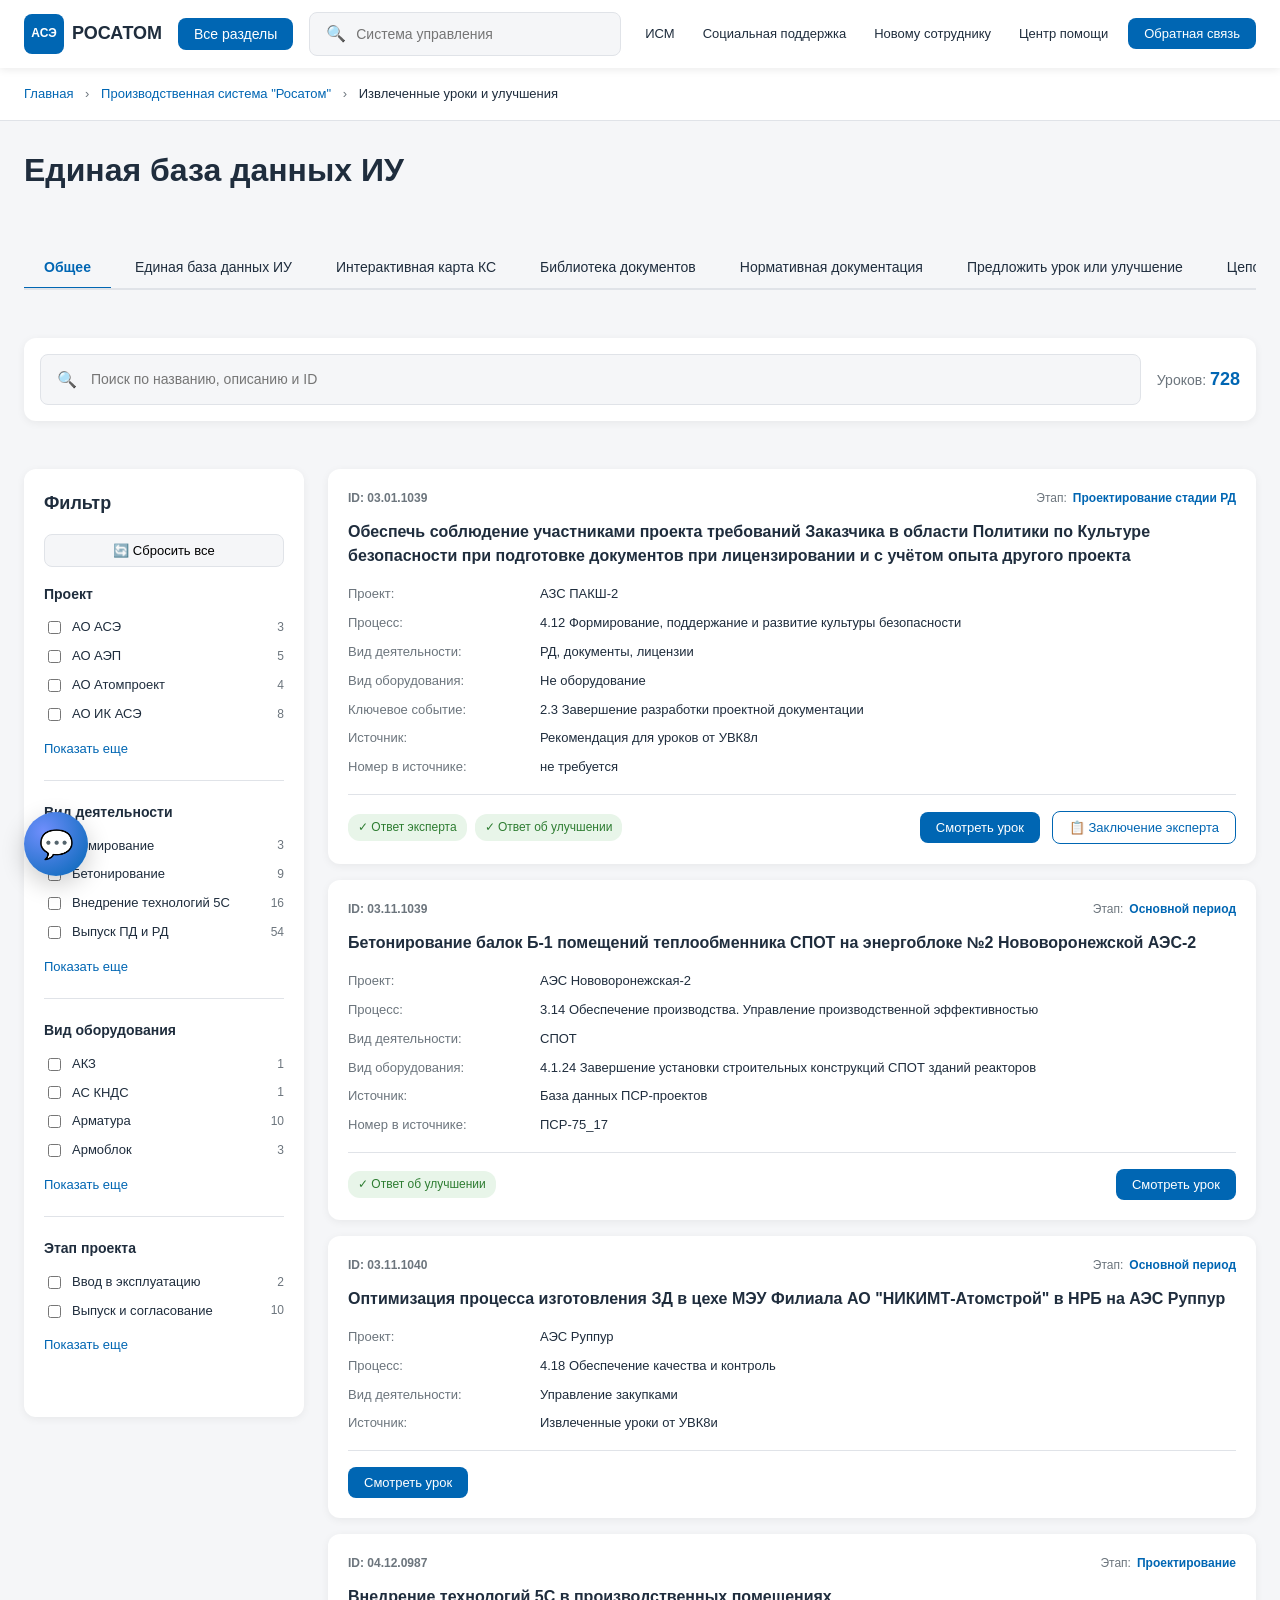
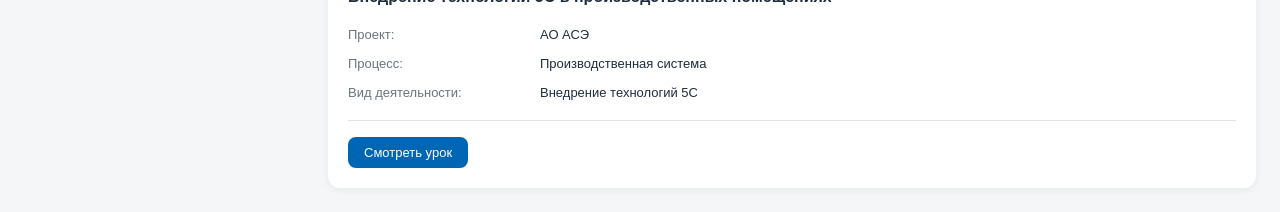
==== frontend/demo.html @ 91d9a017 "front + back" ====
<!DOCTYPE html>
<html lang="ru">
<head>
  <meta charset="UTF-8" />
  <meta name="viewport" content="width=device-width, initial-scale=1.0" />
  <title>Единая база данных ИУ</title>
  <link rel="stylesheet" href="css/demo-styles.css" />
</head>
<body>
  <!-- Header -->
  <header class="main-header">
    <div class="header-left">
      <div class="logo">
        <div class="logo-icon">АСЭ</div>
        <span class="logo-text">РОСАТОМ</span>
      </div>
      <button class="header-btn active">Все разделы</button>
    </div>
    <div class="header-center">
      <div class="search-bar">
        <span class="search-icon">🔍</span>
        <input type="text" placeholder="Система управления" />
      </div>
    </div>
    <div class="header-right">
      <button class="header-link">ИСМ</button>
      <button class="header-link">Социальная поддержка</button>
      <button class="header-link">Новому сотруднику</button>
      <button class="header-link">Центр помощи</button>
      <button class="header-btn-primary">Обратная связь</button>
    </div>
  </header>

  <!-- Breadcrumbs -->
  <div class="breadcrumbs">
    <a href="#">Главная</a>
    <span class="separator">›</span>
    <a href="#">Производственная система "Росатом"</a>
    <span class="separator">›</span>
    <span class="current">Извлеченные уроки и улучшения</span>
  </div>

  <!-- Main Content -->
  <main class="main-content">
    <h1 class="page-title">Единая база данных ИУ</h1>

    <!-- Tabs -->
    <div class="tabs">
      <button class="tab active">Общее</button>
      <button class="tab">Единая база данных ИУ</button>
      <button class="tab">Интерактивная карта КС</button>
      <button class="tab">Библиотека документов</button>
      <button class="tab">Нормативная документация</button>
      <button class="tab">Предложить урок или улучшение</button>
      <button class="tab">Цепочка помощи</button>
    </div>

    <!-- Search and Filter Section -->
    <div class="search-section">
      <div class="search-box">
        <span class="search-icon">🔍</span>
        <input type="text" placeholder="Поиск по названию, описанию и ID" />
      </div>
      <div class="filter-info">
        Уроков: <strong>728</strong>
      </div>
    </div>

    <!-- Filters -->
    <aside class="filters">
      <h3>Фильтр</h3>
      <button class="reset-btn">🔄 Сбросить все</button>

      <div class="filter-group">
        <h4>Проект</h4>
        <label><input type="checkbox" /> АО АСЭ <span class="count">3</span></label>
        <label><input type="checkbox" /> АО АЭП <span class="count">5</span></label>
        <label><input type="checkbox" /> АО Атомпроект <span class="count">4</span></label>
        <label><input type="checkbox" /> АО ИК АСЭ <span class="count">8</span></label>
        <button class="show-more">Показать еще</button>
      </div>

      <div class="filter-group">
        <h4>Вид деятельности</h4>
        <label><input type="checkbox" /> Армирование <span class="count">3</span></label>
        <label><input type="checkbox" /> Бетонирование <span class="count">9</span></label>
        <label><input type="checkbox" /> Внедрение технологий 5С <span class="count">16</span></label>
        <label><input type="checkbox" /> Выпуск ПД и РД <span class="count">54</span></label>
        <button class="show-more">Показать еще</button>
      </div>

      <div class="filter-group">
        <h4>Вид оборудования</h4>
        <label><input type="checkbox" /> АКЗ <span class="count">1</span></label>
        <label><input type="checkbox" /> АС КНДС <span class="count">1</span></label>
        <label><input type="checkbox" /> Арматура <span class="count">10</span></label>
        <label><input type="checkbox" /> Армоблок <span class="count">3</span></label>
        <button class="show-more">Показать еще</button>
      </div>

      <div class="filter-group">
        <h4>Этап проекта</h4>
        <label><input type="checkbox" /> Ввод в эксплуатацию <span class="count">2</span></label>
        <label><input type="checkbox" /> Выпуск и согласование <span class="count">10</span></label>
        <button class="show-more">Показать еще</button>
      </div>
    </aside>

    <!-- Lessons Cards -->
    <div class="lessons-container">
      <!-- Card 1 -->
      <div class="lesson-card">
        <div class="card-header">
          <div class="card-id">ID: 03.01.1039</div>
          <div class="card-status">
            <span class="status-label">Этап:</span>
            <span class="status-value">Проектирование стадии РД</span>
          </div>
        </div>
        <h3 class="card-title">Обеспечь соблюдение участниками проекта требований Заказчика в области Политики по Культуре безопасности при подготовке документов при лицензировании и с учётом опыта другого проекта</h3>
        <div class="card-body">
          <div class="card-row">
            <strong>Проект:</strong>
            <span>АЗС ПАКШ-2</span>
          </div>
          <div class="card-row">
            <strong>Процесс:</strong>
            <span>4.12 Формирование, поддержание и развитие культуры безопасности</span>
          </div>
          <div class="card-row">
            <strong>Вид деятельности:</strong>
            <span>РД, документы, лицензии</span>
          </div>
          <div class="card-row">
            <strong>Вид оборудования:</strong>
            <span>Не оборудование</span>
          </div>
          <div class="card-row">
            <strong>Ключевое событие:</strong>
            <span>2.3 Завершение разработки проектной документации</span>
          </div>
          <div class="card-row">
            <strong>Источник:</strong>
            <span>Рекомендация для уроков от УВК8л</span>
          </div>
          <div class="card-row">
            <strong>Номер в источнике:</strong>
            <span>не требуется</span>
          </div>
        </div>
        <div class="card-footer">
          <div class="card-badges">
            <span class="badge">✓ Ответ эксперта</span>
            <span class="badge">✓ Ответ об улучшении</span>
          </div>
          <button class="card-btn">Смотреть урок</button>
          <button class="card-btn-secondary">📋 Заключение эксперта</button>
        </div>
      </div>

      <!-- Card 2 -->
      <div class="lesson-card">
        <div class="card-header">
          <div class="card-id">ID: 03.11.1039</div>
          <div class="card-status">
            <span class="status-label">Этап:</span>
            <span class="status-value">Основной период</span>
          </div>
        </div>
        <h3 class="card-title">Бетонирование балок Б-1 помещений теплообменника СПОТ на энергоблоке №2 Нововоронежской АЭС-2</h3>
        <div class="card-body">
          <div class="card-row">
            <strong>Проект:</strong>
            <span>АЭС Нововоронежская-2</span>
          </div>
          <div class="card-row">
            <strong>Процесс:</strong>
            <span>3.14 Обеспечение производства. Управление производственной эффективностью</span>
          </div>
          <div class="card-row">
            <strong>Вид деятельности:</strong>
            <span>СПОТ</span>
          </div>
          <div class="card-row">
            <strong>Вид оборудования:</strong>
            <span>4.1.24 Завершение установки строительных конструкций СПОТ зданий реакторов</span>
          </div>
          <div class="card-row">
            <strong>Источник:</strong>
            <span>База данных ПСР-проектов</span>
          </div>
          <div class="card-row">
            <strong>Номер в источнике:</strong>
            <span>ПСР-75_17</span>
          </div>
        </div>
        <div class="card-footer">
          <div class="card-badges">
            <span class="badge">✓ Ответ об улучшении</span>
          </div>
          <button class="card-btn">Смотреть урок</button>
        </div>
      </div>

      <!-- Card 3 -->
      <div class="lesson-card">
        <div class="card-header">
          <div class="card-id">ID: 03.11.1040</div>
          <div class="card-status">
            <span class="status-label">Этап:</span>
            <span class="status-value">Основной период</span>
          </div>
        </div>
        <h3 class="card-title">Оптимизация процесса изготовления ЗД в цехе МЭУ Филиала АО "НИКИМТ-Атомстрой" в НРБ на АЭС Руппур</h3>
        <div class="card-body">
          <div class="card-row">
            <strong>Проект:</strong>
            <span>АЭС Руппур</span>
          </div>
          <div class="card-row">
            <strong>Процесс:</strong>
            <span>4.18 Обеспечение качества и контроль</span>
          </div>
          <div class="card-row">
            <strong>Вид деятельности:</strong>
            <span>Управление закупками</span>
          </div>
          <div class="card-row">
            <strong>Источник:</strong>
            <span>Извлеченные уроки от УВК8и</span>
          </div>
        </div>
        <div class="card-footer">
          <button class="card-btn">Смотреть урок</button>
        </div>
      </div>

      <!-- Card 4 -->
      <div class="lesson-card">
        <div class="card-header">
          <div class="card-id">ID: 04.12.0987</div>
          <div class="card-status">
            <span class="status-label">Этап:</span>
            <span class="status-value">Проектирование</span>
          </div>
        </div>
        <h3 class="card-title">Внедрение технологий 5С в производственных помещениях</h3>
        <div class="card-body">
          <div class="card-row">
            <strong>Проект:</strong>
            <span>АО АСЭ</span>
          </div>
          <div class="card-row">
            <strong>Процесс:</strong>
            <span>Производственная система</span>
          </div>
          <div class="card-row">
            <strong>Вид деятельности:</strong>
            <span>Внедрение технологий 5С</span>
          </div>
        </div>
        <div class="card-footer">
          <button class="card-btn">Смотреть урок</button>
        </div>
      </div>
    </div>
  </main>

  <!-- Chat Widget Button (right bottom corner) -->
  <button class="chat-launcher" id="chatLauncher" aria-label="Открыть чат с ИИ-ассистентом" title="ИИ-ассистент">
    💬
  </button>

  <!-- Chat Widget (from index.html) -->
  <div class="chat-wrapper" id="chatWrapper" aria-live="polite">
    <div class="chat-header">
      <span class="chat-title">ИИ-ассистент</span>
      <div class="chat-actions">
        <button id="expandChat" class="icon-btn" aria-label="Расширить чат" title="Расширить">⤢</button>
        <button id="closeChat" class="icon-btn" aria-label="Закрыть чат" title="Закрыть">×</button>
      </div>
    </div>

    <div class="messages" id="messages"></div>

    <div class="chips" id="chipsBar">
      Хочу предложить:
      <button class="chip">Срыв сроков</button>
      <button class="chip">Бетонирование</button>
      <button class="chip">Технологии 5С</button>
    </div>

    <div class="context-buttons" id="contextButtons">
      <button class="context-btn active" data-type="question" title="Вопрос">Вопрос</button>
      <button class="context-btn" data-type="letter" title="Письмо">Письмо</button>
      <button class="context-btn" data-type="document" title="Документ">Документ</button>
    </div>

    <div class="composer">
      <input id="messageInput" type="text" placeholder="Что вы хотите найти?" />
      <button class="send-btn" id="sendBtn" aria-label="Отправить сообщение">➤</button>
    </div>
  </div>

  <!-- Assistant Overlay -->
  <div class="assistant-overlay" id="assistantOverlay">
    <div class="assistant-container">
      <header class="assistant-header">
        <button class="back-btn" id="assistantBack" aria-label="Вернуться к виджету">←</button>
        <h1>ИИ-ассистент</h1>
        <span class="assistant-date">18.12.2025</span>
      </header>

      <main class="assistant-main">
        <aside class="assistant-sidebar">
          <section class="history-panel">
            <div class="history-title">История</div>
            <div class="history-list" id="lessonHistory"></div>
          </section>
        </aside>

        <section class="assistant-chat">
          <div class="assistant-messages" id="assistantMessages"></div>

          <div class="assistant-chips" id="assistantChips">
            Хочу предложить:
            <button class="chip">Срыв сроков</button>
            <button class="chip">Бетонирование</button>
            <button class="chip">Технологии 5С</button>
          </div>

          <div class="context-buttons" id="assistantContextButtons">
            <button class="context-btn active" data-type="question" title="Вопрос">Вопрос</button>
            <button class="context-btn" data-type="letter" title="Письмо">Письмо</button>
            <button class="context-btn" data-type="document" title="Документ">Документ</button>
          </div>

          <div class="assistant-composer">
            <input type="text" id="assistantInput" placeholder="Что вы хотите найти?" />
            <button class="send-btn" id="assistantSend" aria-label="Отправить сообщение">➤</button>
          </div>
        </section>
      </main>
    </div>
  </div>

  <script src="js/config.js"></script>
  <script src="js/api.js"></script>
  <script src="js/chat-widget.js"></script>
</body>
</html>
---- frontend/css/demo-styles.css ----
/* Import base styles */
@import url('styles.css');

:root {
  --rosatom-blue: #0066b3;
  --rosatom-light-blue: #4d94d1;
  --bg-gray: #f5f6f8;
  --border-gray: #e0e3e8;
  --text-dark: #1f2d3d;
  --text-muted: #6c757d;
}

* {
  box-sizing: border-box;
}

body {
  margin: 0;
  font-family: -apple-system, BlinkMacSystemFont, 'Segoe UI', 'Roboto', 'Oxygen', 'Ubuntu', sans-serif;
  background: var(--bg-gray);
  color: var(--text-dark);
  line-height: 1.6;
}

/* Header */
.main-header {
  background: #fff;
  padding: 12px 24px;
  display: flex;
  align-items: center;
  justify-content: space-between;
  gap: 16px;
  box-shadow: 0 2px 8px rgba(0, 0, 0, 0.08);
  position: sticky;
  top: 0;
  z-index: 100;
}

.header-left {
  display: flex;
  align-items: center;
  gap: 16px;
}

.logo {
  display: flex;
  align-items: center;
  gap: 8px;
}

.logo-icon {
  width: 40px;
  height: 40px;
  background: var(--rosatom-blue);
  color: #fff;
  border-radius: 8px;
  display: flex;
  align-items: center;
  justify-content: center;
  font-weight: bold;
  font-size: 12px;
}

.logo-text {
  font-weight: 700;
  font-size: 18px;
  color: var(--text-dark);
}

.header-btn {
  background: var(--rosatom-blue);
  color: #fff;
  border: none;
  padding: 8px 16px;
  border-radius: 8px;
  cursor: pointer;
  font-size: 14px;
  font-weight: 500;
  transition: background 0.2s;
}

.header-btn:hover {
  background: var(--rosatom-light-blue);
}

.header-center {
  flex: 1;
  max-width: 500px;
}

.search-bar {
  display: flex;
  align-items: center;
  gap: 8px;
  background: var(--bg-gray);
  padding: 8px 16px;
  border-radius: 8px;
  border: 1px solid var(--border-gray);
}

.search-bar input {
  flex: 1;
  border: none;
  background: transparent;
  outline: none;
  font-size: 14px;
}

.search-icon {
  color: var(--text-muted);
}

.header-right {
  display: flex;
  align-items: center;
  gap: 12px;
}

.header-link {
  background: none;
  border: none;
  color: var(--text-dark);
  cursor: pointer;
  font-size: 13px;
  padding: 6px 8px;
  transition: color 0.2s;
}

.header-link:hover {
  color: var(--rosatom-blue);
}

.header-btn-primary {
  background: var(--rosatom-blue);
  color: #fff;
  border: none;
  padding: 8px 16px;
  border-radius: 8px;
  cursor: pointer;
  font-size: 13px;
  font-weight: 500;
}

/* Breadcrumbs */
.breadcrumbs {
  padding: 16px 24px;
  background: #fff;
  font-size: 13px;
  border-bottom: 1px solid var(--border-gray);
}

.breadcrumbs a {
  color: var(--rosatom-blue);
  text-decoration: none;
}

.breadcrumbs a:hover {
  text-decoration: underline;
}

.breadcrumbs .separator {
  margin: 0 8px;
  color: var(--text-muted);
}

.breadcrumbs .current {
  color: var(--text-dark);
}

/* Main Content */
.main-content {
  max-width: 1400px;
  margin: 0 auto;
  padding: 24px;
}

.page-title {
  font-size: 32px;
  font-weight: 700;
  margin: 0 0 24px 0;
  color: var(--text-dark);
}

/* Tabs */
.tabs {
  display: flex;
  gap: 4px;
  margin-bottom: 24px;
  overflow-x: auto;
  border-bottom: 2px solid var(--border-gray);
  padding-bottom: 0;
}

.tab {
  background: transparent;
  border: none;
  padding: 12px 20px;
  cursor: pointer;
  font-size: 14px;
  color: var(--text-dark);
  white-space: nowrap;
  border-bottom: 3px solid transparent;
  transition: all 0.2s;
  position: relative;
  bottom: -2px;
}

.tab:hover {
  color: var(--rosatom-blue);
}

.tab.active {
  color: var(--rosatom-blue);
  border-bottom-color: var(--rosatom-blue);
  font-weight: 600;
}

/* Search Section */
.search-section {
  display: flex;
  gap: 16px;
  align-items: center;
  margin-bottom: 24px;
  background: #fff;
  padding: 16px;
  border-radius: 12px;
  box-shadow: 0 2px 8px rgba(0, 0, 0, 0.06);
}

.search-box {
  flex: 1;
  display: flex;
  align-items: center;
  gap: 12px;
  background: var(--bg-gray);
  padding: 12px 16px;
  border-radius: 8px;
  border: 1px solid var(--border-gray);
}

.search-box input {
  flex: 1;
  border: none;
  background: transparent;
  outline: none;
  font-size: 14px;
}

.filter-info {
  font-size: 14px;
  color: var(--text-muted);
}

.filter-info strong {
  color: var(--rosatom-blue);
  font-size: 18px;
}

/* Layout with Filters */
.main-content {
  display: grid;
  grid-template-columns: 280px 1fr;
  gap: 24px;
  align-items: start;
}

.page-title,
.tabs,
.search-section {
  grid-column: 1 / -1;
}

/* Filters */
.filters {
  background: #fff;
  padding: 20px;
  border-radius: 12px;
  box-shadow: 0 2px 8px rgba(0, 0, 0, 0.06);
  position: sticky;
  top: 80px;
}

.filters h3 {
  margin: 0 0 16px 0;
  font-size: 18px;
  font-weight: 700;
}

.reset-btn {
  background: var(--bg-gray);
  border: 1px solid var(--border-gray);
  padding: 8px 12px;
  border-radius: 8px;
  cursor: pointer;
  font-size: 13px;
  width: 100%;
  margin-bottom: 16px;
  display: flex;
  align-items: center;
  justify-content: center;
  gap: 6px;
}

.reset-btn:hover {
  background: #e8eaed;
}

.filter-group {
  margin-bottom: 20px;
  padding-bottom: 20px;
  border-bottom: 1px solid var(--border-gray);
}

.filter-group:last-child {
  border-bottom: none;
}

.filter-group h4 {
  margin: 0 0 12px 0;
  font-size: 14px;
  font-weight: 600;
  color: var(--text-dark);
}

.filter-group label {
  display: flex;
  align-items: center;
  gap: 8px;
  margin-bottom: 8px;
  font-size: 13px;
  cursor: pointer;
}

.filter-group input[type="checkbox"] {
  cursor: pointer;
}

.filter-group .count {
  margin-left: auto;
  color: var(--text-muted);
  font-size: 12px;
}

.show-more {
  background: none;
  border: none;
  color: var(--rosatom-blue);
  cursor: pointer;
  font-size: 13px;
  padding: 4px 0;
  margin-top: 4px;
}

.show-more:hover {
  text-decoration: underline;
}

/* Lessons Container */
.lessons-container {
  display: flex;
  flex-direction: column;
  gap: 16px;
}

/* Lesson Card */
.lesson-card {
  background: #fff;
  border-radius: 12px;
  padding: 20px;
  box-shadow: 0 2px 8px rgba(0, 0, 0, 0.06);
  transition: box-shadow 0.2s;
}

.lesson-card:hover {
  box-shadow: 0 4px 16px rgba(0, 0, 0, 0.12);
}

.card-header {
  display: flex;
  justify-content: space-between;
  align-items: center;
  margin-bottom: 12px;
}

.card-id {
  font-size: 12px;
  color: var(--text-muted);
  font-weight: 600;
}

.card-status {
  display: flex;
  gap: 6px;
  font-size: 12px;
}

.status-label {
  color: var(--text-muted);
}

.status-value {
  color: var(--rosatom-blue);
  font-weight: 600;
}

.card-title {
  font-size: 16px;
  font-weight: 600;
  margin: 0 0 16px 0;
  color: var(--text-dark);
  line-height: 1.5;
}

.card-body {
  display: flex;
  flex-direction: column;
  gap: 8px;
  margin-bottom: 16px;
}

.card-row {
  display: grid;
  grid-template-columns: 180px 1fr;
  gap: 12px;
  font-size: 13px;
}

.card-row strong {
  color: var(--text-muted);
  font-weight: 500;
}

.card-row span {
  color: var(--text-dark);
}

.card-footer {
  display: flex;
  align-items: center;
  gap: 12px;
  flex-wrap: wrap;
  padding-top: 16px;
  border-top: 1px solid var(--border-gray);
}

.card-badges {
  display: flex;
  gap: 8px;
  flex: 1;
  flex-wrap: wrap;
}

.badge {
  background: #e8f5e9;
  color: #2e7d32;
  padding: 4px 10px;
  border-radius: 12px;
  font-size: 12px;
  font-weight: 500;
}

.card-btn {
  background: var(--rosatom-blue);
  color: #fff;
  border: none;
  padding: 8px 16px;
  border-radius: 8px;
  cursor: pointer;
  font-size: 13px;
  font-weight: 500;
  transition: background 0.2s;
}

.card-btn:hover {
  background: var(--rosatom-light-blue);
}

.card-btn-secondary {
  background: #fff;
  color: var(--rosatom-blue);
  border: 1px solid var(--rosatom-blue);
  padding: 8px 16px;
  border-radius: 8px;
  cursor: pointer;
  font-size: 13px;
  font-weight: 500;
  transition: all 0.2s;
}

.card-btn-secondary:hover {
  background: var(--bg-gray);
}

/* Chat Button - MOVED TO RIGHT */
.chat-launcher {
  position: fixed;
  bottom: 24px;
  right: 24px; /* Changed from left to right */
  width: 64px;
  height: 64px;
  border-radius: 50%;
  background: radial-gradient(circle at 30% 30%, #6f8efc, var(--primary));
  box-shadow: 0 8px 24px rgba(0, 0, 0, 0.2);
  border: none;
  color: #fff;
  font-size: 28px;
  display: grid;
  place-items: center;
  cursor: pointer;
  z-index: 1000;
  transition: transform 0.2s ease, box-shadow 0.2s ease;
}

.chat-launcher:hover {
  transform: translateY(-4px) scale(1.05);
  box-shadow: 0 12px 32px rgba(0, 0, 0, 0.25);
}

.chat-launcher:active {
  transform: translateY(-2px) scale(1.02);
}

/* Chat Widget - Position adjusted for right side */
.chat-wrapper {
  position: fixed;
  bottom: 100px;
  right: 16px; /* Changed from left to right */
  width: min(420px, 94vw);
  max-height: 70vh;
}

/* Responsive */
@media (max-width: 1200px) {
  .main-content {
    grid-template-columns: 240px 1fr;
  }
  
  .card-row {
    grid-template-columns: 140px 1fr;
  }
}

@media (max-width: 968px) {
  .main-content {
    grid-template-columns: 1fr;
  }
  
  .filters {
    position: static;
  }
  
  .header-right {
    display: none;
  }
  
  .card-row {
    grid-template-columns: 1fr;
    gap: 4px;
  }
}

@media (max-width: 640px) {
  .main-header {
    padding: 12px 16px;
    flex-wrap: wrap;
  }
  
  .header-center {
    order: 3;
    width: 100%;
    max-width: 100%;
  }
  
  .page-title {
    font-size: 24px;
  }
  
  .tabs {
    overflow-x: scroll;
  }
  
  .search-section {
    flex-direction: column;
    align-items: stretch;
  }
  
  .card-footer {
    flex-direction: column;
    align-items: stretch;
  }
  
  .card-btn,
  .card-btn-secondary {
    width: 100%;
  }
}
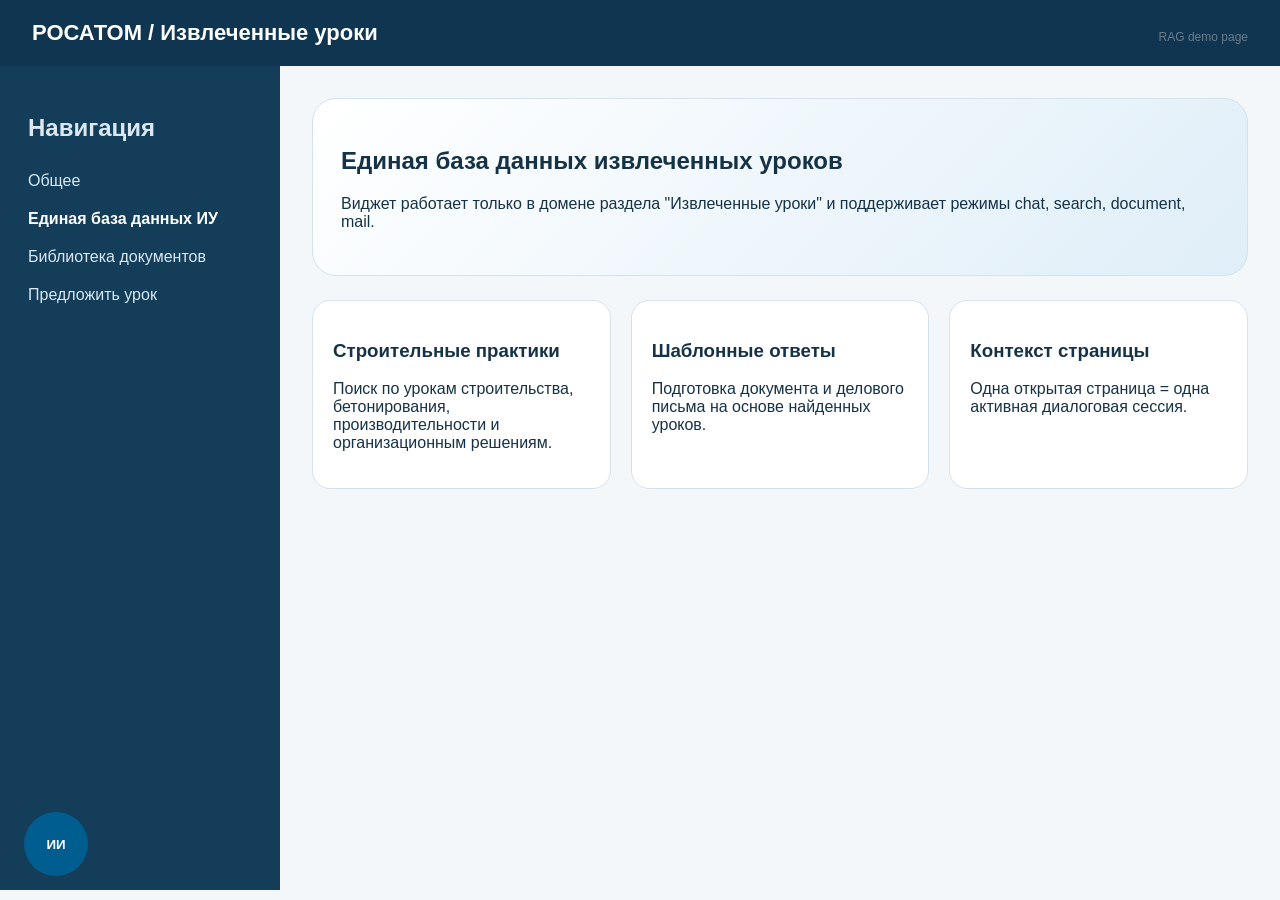
==== commit 5ebe6e7c: "feat: new frontend structure" ====
--- a/frontend/demo.html
+++ b/frontend/demo.html
@@ -3,344 +3,92 @@
 <head>
   <meta charset="UTF-8" />
   <meta name="viewport" content="width=device-width, initial-scale=1.0" />
-  <title>Единая база данных ИУ</title>
+  <title>Портал извлеченных уроков</title>
   <link rel="stylesheet" href="css/demo-styles.css" />
+  <link rel="stylesheet" href="css/styles.css" />
 </head>
 <body>
-  <!-- Header -->
-  <header class="main-header">
-    <div class="header-left">
-      <div class="logo">
-        <div class="logo-icon">АСЭ</div>
-        <span class="logo-text">РОСАТОМ</span>
+  <header class="portal-header">
+    <div class="brand">РОСАТОМ / Извлеченные уроки</div>
+    <div class="meta">RAG demo page</div>
+  </header>
+
+  <main class="portal-main">
+    <aside class="portal-sidebar">
+      <h2>Навигация</h2>
+      <ul>
+        <li>Общее</li>
+        <li class="active">Единая база данных ИУ</li>
+        <li>Библиотека документов</li>
+        <li>Предложить урок</li>
+      </ul>
+    </aside>
+
+    <section class="portal-content">
+      <div class="hero">
+        <h1>Единая база данных извлеченных уроков</h1>
+        <p>Виджет работает только в домене раздела "Извлеченные уроки" и поддерживает режимы chat, search, document, mail.</p>
       </div>
-      <button class="header-btn active">Все разделы</button>
-    </div>
-    <div class="header-center">
-      <div class="search-bar">
-        <span class="search-icon">🔍</span>
-        <input type="text" placeholder="Система управления" />
+      <div class="cards">
+        <article class="card">
+          <h3>Строительные практики</h3>
+          <p>Поиск по урокам строительства, бетонирования, производительности и организационным решениям.</p>
+        </article>
+        <article class="card">
+          <h3>Шаблонные ответы</h3>
+          <p>Подготовка документа и делового письма на основе найденных уроков.</p>
+        </article>
+        <article class="card">
+          <h3>Контекст страницы</h3>
+          <p>Одна открытая страница = одна активная диалоговая сессия.</p>
+        </article>
+      </div>
+    </section>
+  </main>
+
+  <button class="chat-launcher" id="chatLauncher" aria-label="Открыть ассистента">ИИ</button>
+
+  <div class="chat-wrapper" id="chatWrapper">
+    <div class="chat-header">
+      <span>Ассистент по извлеченным урокам</span>
+      <div class="chat-actions">
+        <button id="expandChat" class="icon-btn" title="Расширить">⤢</button>
+        <button id="closeChat" class="icon-btn" title="Закрыть">×</button>
       </div>
     </div>
-    <div class="header-right">
-      <button class="header-link">ИСМ</button>
-      <button class="header-link">Социальная поддержка</button>
-      <button class="header-link">Новому сотруднику</button>
-      <button class="header-link">Центр помощи</button>
-      <button class="header-btn-primary">Обратная связь</button>
+    <div class="messages" id="messages"></div>
+    <div class="mode-bar" id="modeBar">
+      <button class="mode-btn active" data-mode="chat">chat</button>
+      <button class="mode-btn" data-mode="search">search</button>
+      <button class="mode-btn" data-mode="document">document</button>
+      <button class="mode-btn" data-mode="mail">mail</button>
     </div>
-  </header>
-
-  <!-- Breadcrumbs -->
-  <div class="breadcrumbs">
-    <a href="#">Главная</a>
-    <span class="separator">›</span>
-    <a href="#">Производственная система "Росатом"</a>
-    <span class="separator">›</span>
-    <span class="current">Извлеченные уроки и улучшения</span>
-  </div>
-
-  <!-- Main Content -->
-  <main class="main-content">
-    <h1 class="page-title">Единая база данных ИУ</h1>
-
-    <!-- Tabs -->
-    <div class="tabs">
-      <button class="tab active">Общее</button>
-      <button class="tab">Единая база данных ИУ</button>
-      <button class="tab">Интерактивная карта КС</button>
-      <button class="tab">Библиотека документов</button>
-      <button class="tab">Нормативная документация</button>
-      <button class="tab">Предложить урок или улучшение</button>
-      <button class="tab">Цепочка помощи</button>
-    </div>
-
-    <!-- Search and Filter Section -->
-    <div class="search-section">
-      <div class="search-box">
-        <span class="search-icon">🔍</span>
-        <input type="text" placeholder="Поиск по названию, описанию и ID" />
-      </div>
-      <div class="filter-info">
-        Уроков: <strong>728</strong>
-      </div>
-    </div>
-
-    <!-- Filters -->
-    <aside class="filters">
-      <h3>Фильтр</h3>
-      <button class="reset-btn">🔄 Сбросить все</button>
-
-      <div class="filter-group">
-        <h4>Проект</h4>
-        <label><input type="checkbox" /> АО АСЭ <span class="count">3</span></label>
-        <label><input type="checkbox" /> АО АЭП <span class="count">5</span></label>
-        <label><input type="checkbox" /> АО Атомпроект <span class="count">4</span></label>
-        <label><input type="checkbox" /> АО ИК АСЭ <span class="count">8</span></label>
-        <button class="show-more">Показать еще</button>
-      </div>
-
-      <div class="filter-group">
-        <h4>Вид деятельности</h4>
-        <label><input type="checkbox" /> Армирование <span class="count">3</span></label>
-        <label><input type="checkbox" /> Бетонирование <span class="count">9</span></label>
-        <label><input type="checkbox" /> Внедрение технологий 5С <span class="count">16</span></label>
-        <label><input type="checkbox" /> Выпуск ПД и РД <span class="count">54</span></label>
-        <button class="show-more">Показать еще</button>
-      </div>
-
-      <div class="filter-group">
-        <h4>Вид оборудования</h4>
-        <label><input type="checkbox" /> АКЗ <span class="count">1</span></label>
-        <label><input type="checkbox" /> АС КНДС <span class="count">1</span></label>
-        <label><input type="checkbox" /> Арматура <span class="count">10</span></label>
-        <label><input type="checkbox" /> Армоблок <span class="count">3</span></label>
-        <button class="show-more">Показать еще</button>
-      </div>
-
-      <div class="filter-group">
-        <h4>Этап проекта</h4>
-        <label><input type="checkbox" /> Ввод в эксплуатацию <span class="count">2</span></label>
-        <label><input type="checkbox" /> Выпуск и согласование <span class="count">10</span></label>
-        <button class="show-more">Показать еще</button>
-      </div>
-    </aside>
-
-    <!-- Lessons Cards -->
-    <div class="lessons-container">
-      <!-- Card 1 -->
-      <div class="lesson-card">
-        <div class="card-header">
-          <div class="card-id">ID: 03.01.1039</div>
-          <div class="card-status">
-            <span class="status-label">Этап:</span>
-            <span class="status-value">Проектирование стадии РД</span>
-          </div>
-        </div>
-        <h3 class="card-title">Обеспечь соблюдение участниками проекта требований Заказчика в области Политики по Культуре безопасности при подготовке документов при лицензировании и с учётом опыта другого проекта</h3>
-        <div class="card-body">
-          <div class="card-row">
-            <strong>Проект:</strong>
-            <span>АЗС ПАКШ-2</span>
-          </div>
-          <div class="card-row">
-            <strong>Процесс:</strong>
-            <span>4.12 Формирование, поддержание и развитие культуры безопасности</span>
-          </div>
-          <div class="card-row">
-            <strong>Вид деятельности:</strong>
-            <span>РД, документы, лицензии</span>
-          </div>
-          <div class="card-row">
-            <strong>Вид оборудования:</strong>
-            <span>Не оборудование</span>
-          </div>
-          <div class="card-row">
-            <strong>Ключевое событие:</strong>
-            <span>2.3 Завершение разработки проектной документации</span>
-          </div>
-          <div class="card-row">
-            <strong>Источник:</strong>
-            <span>Рекомендация для уроков от УВК8л</span>
-          </div>
-          <div class="card-row">
-            <strong>Номер в источнике:</strong>
-            <span>не требуется</span>
-          </div>
-        </div>
-        <div class="card-footer">
-          <div class="card-badges">
-            <span class="badge">✓ Ответ эксперта</span>
-            <span class="badge">✓ Ответ об улучшении</span>
-          </div>
-          <button class="card-btn">Смотреть урок</button>
-          <button class="card-btn-secondary">📋 Заключение эксперта</button>
-        </div>
-      </div>
-
-      <!-- Card 2 -->
-      <div class="lesson-card">
-        <div class="card-header">
-          <div class="card-id">ID: 03.11.1039</div>
-          <div class="card-status">
-            <span class="status-label">Этап:</span>
-            <span class="status-value">Основной период</span>
-          </div>
-        </div>
-        <h3 class="card-title">Бетонирование балок Б-1 помещений теплообменника СПОТ на энергоблоке №2 Нововоронежской АЭС-2</h3>
-        <div class="card-body">
-          <div class="card-row">
-            <strong>Проект:</strong>
-            <span>АЭС Нововоронежская-2</span>
-          </div>
-          <div class="card-row">
-            <strong>Процесс:</strong>
-            <span>3.14 Обеспечение производства. Управление производственной эффективностью</span>
-          </div>
-          <div class="card-row">
-            <strong>Вид деятельности:</strong>
-            <span>СПОТ</span>
-          </div>
-          <div class="card-row">
-            <strong>Вид оборудования:</strong>
-            <span>4.1.24 Завершение установки строительных конструкций СПОТ зданий реакторов</span>
-          </div>
-          <div class="card-row">
-            <strong>Источник:</strong>
-            <span>База данных ПСР-проектов</span>
-          </div>
-          <div class="card-row">
-            <strong>Номер в источнике:</strong>
-            <span>ПСР-75_17</span>
-          </div>
-        </div>
-        <div class="card-footer">
-          <div class="card-badges">
-            <span class="badge">✓ Ответ об улучшении</span>
-          </div>
-          <button class="card-btn">Смотреть урок</button>
-        </div>
-      </div>
-
-      <!-- Card 3 -->
-      <div class="lesson-card">
-        <div class="card-header">
-          <div class="card-id">ID: 03.11.1040</div>
-          <div class="card-status">
-            <span class="status-label">Этап:</span>
-            <span class="status-value">Основной период</span>
-          </div>
-        </div>
-        <h3 class="card-title">Оптимизация процесса изготовления ЗД в цехе МЭУ Филиала АО "НИКИМТ-Атомстрой" в НРБ на АЭС Руппур</h3>
-        <div class="card-body">
-          <div class="card-row">
-            <strong>Проект:</strong>
-            <span>АЭС Руппур</span>
-          </div>
-          <div class="card-row">
-            <strong>Процесс:</strong>
-            <span>4.18 Обеспечение качества и контроль</span>
-          </div>
-          <div class="card-row">
-            <strong>Вид деятельности:</strong>
-            <span>Управление закупками</span>
-          </div>
-          <div class="card-row">
-            <strong>Источник:</strong>
-            <span>Извлеченные уроки от УВК8и</span>
-          </div>
-        </div>
-        <div class="card-footer">
-          <button class="card-btn">Смотреть урок</button>
-        </div>
-      </div>
-
-      <!-- Card 4 -->
-      <div class="lesson-card">
-        <div class="card-header">
-          <div class="card-id">ID: 04.12.0987</div>
-          <div class="card-status">
-            <span class="status-label">Этап:</span>
-            <span class="status-value">Проектирование</span>
-          </div>
-        </div>
-        <h3 class="card-title">Внедрение технологий 5С в производственных помещениях</h3>
-        <div class="card-body">
-          <div class="card-row">
-            <strong>Проект:</strong>
-            <span>АО АСЭ</span>
-          </div>
-          <div class="card-row">
-            <strong>Процесс:</strong>
-            <span>Производственная система</span>
-          </div>
-          <div class="card-row">
-            <strong>Вид деятельности:</strong>
-            <span>Внедрение технологий 5С</span>
-          </div>
-        </div>
-        <div class="card-footer">
-          <button class="card-btn">Смотреть урок</button>
-        </div>
-      </div>
-    </div>
-  </main>
-
-  <!-- Chat Widget Button (right bottom corner) -->
-  <button class="chat-launcher" id="chatLauncher" aria-label="Открыть чат с ИИ-ассистентом" title="ИИ-ассистент">
-    💬
-  </button>
-
-  <!-- Chat Widget (from index.html) -->
-  <div class="chat-wrapper" id="chatWrapper" aria-live="polite">
-    <div class="chat-header">
-      <span class="chat-title">ИИ-ассистент</span>
-      <div class="chat-actions">
-        <button id="expandChat" class="icon-btn" aria-label="Расширить чат" title="Расширить">⤢</button>
-        <button id="closeChat" class="icon-btn" aria-label="Закрыть чат" title="Закрыть">×</button>
-      </div>
-    </div>
-
-    <div class="messages" id="messages"></div>
-
-    <div class="chips" id="chipsBar">
-      Хочу предложить:
-      <button class="chip">Срыв сроков</button>
-      <button class="chip">Бетонирование</button>
-      <button class="chip">Технологии 5С</button>
-    </div>
-
-    <div class="context-buttons" id="contextButtons">
-      <button class="context-btn active" data-type="question" title="Вопрос">Вопрос</button>
-      <button class="context-btn" data-type="letter" title="Письмо">Письмо</button>
-      <button class="context-btn" data-type="document" title="Документ">Документ</button>
-    </div>
-
     <div class="composer">
-      <input id="messageInput" type="text" placeholder="Что вы хотите найти?" />
-      <button class="send-btn" id="sendBtn" aria-label="Отправить сообщение">➤</button>
+      <input id="messageInput" type="text" placeholder="Сформулируйте запрос по урокам" />
+      <button id="sendBtn" class="send-btn">➤</button>
     </div>
   </div>
 
-  <!-- Assistant Overlay -->
   <div class="assistant-overlay" id="assistantOverlay">
-    <div class="assistant-container">
+    <div class="assistant-shell">
       <header class="assistant-header">
-        <button class="back-btn" id="assistantBack" aria-label="Вернуться к виджету">←</button>
-        <h1>ИИ-ассистент</h1>
-        <span class="assistant-date">18.12.2025</span>
+        <button id="assistantBack" class="icon-btn">←</button>
+        <h1>Ассистент раздела "Извлеченные уроки"</h1>
+        <span id="sessionBadge"></span>
       </header>
-
-      <main class="assistant-main">
-        <aside class="assistant-sidebar">
-          <section class="history-panel">
-            <div class="history-title">История</div>
-            <div class="history-list" id="lessonHistory"></div>
-          </section>
-        </aside>
-
-        <section class="assistant-chat">
-          <div class="assistant-messages" id="assistantMessages"></div>
-
-          <div class="assistant-chips" id="assistantChips">
-            Хочу предложить:
-            <button class="chip">Срыв сроков</button>
-            <button class="chip">Бетонирование</button>
-            <button class="chip">Технологии 5С</button>
-          </div>
-
-          <div class="context-buttons" id="assistantContextButtons">
-            <button class="context-btn active" data-type="question" title="Вопрос">Вопрос</button>
-            <button class="context-btn" data-type="letter" title="Письмо">Письмо</button>
-            <button class="context-btn" data-type="document" title="Документ">Документ</button>
-          </div>
-
-          <div class="assistant-composer">
-            <input type="text" id="assistantInput" placeholder="Что вы хотите найти?" />
-            <button class="send-btn" id="assistantSend" aria-label="Отправить сообщение">➤</button>
-          </div>
-        </section>
-      </main>
+      <section class="assistant-main">
+        <div class="assistant-messages" id="assistantMessages"></div>
+        <div class="mode-bar wide" id="assistantModeBar">
+          <button class="mode-btn active" data-mode="chat">chat</button>
+          <button class="mode-btn" data-mode="search">search</button>
+          <button class="mode-btn" data-mode="document">document</button>
+          <button class="mode-btn" data-mode="mail">mail</button>
+        </div>
+        <div class="composer">
+          <input id="assistantInput" type="text" placeholder="Сформулируйте запрос по урокам" />
+          <button id="assistantSend" class="send-btn">➤</button>
+        </div>
+      </section>
     </div>
   </div>
 
--- a/frontend/css/demo-styles.css
+++ b/frontend/css/demo-styles.css
@@ -1,596 +1,68 @@
-/* Import base styles */
-@import url('styles.css');
-
-:root {
-  --rosatom-blue: #0066b3;
-  --rosatom-light-blue: #4d94d1;
-  --bg-gray: #f5f6f8;
-  --border-gray: #e0e3e8;
-  --text-dark: #1f2d3d;
-  --text-muted: #6c757d;
+body {
+  background: #edf3f7;
 }
 
-* {
-  box-sizing: border-box;
+.portal-header {
+  display: flex;
+  justify-content: space-between;
+  align-items: center;
+  padding: 20px 32px;
+  background: #0f3550;
+  color: #fff;
 }
 
-body {
-  margin: 0;
-  font-family: -apple-system, BlinkMacSystemFont, 'Segoe UI', 'Roboto', 'Oxygen', 'Ubuntu', sans-serif;
-  background: var(--bg-gray);
-  color: var(--text-dark);
-  line-height: 1.6;
-}
-
-/* Header */
-.main-header {
-  background: #fff;
-  padding: 12px 24px;
-  display: flex;
-  align-items: center;
-  justify-content: space-between;
-  gap: 16px;
-  box-shadow: 0 2px 8px rgba(0, 0, 0, 0.08);
-  position: sticky;
-  top: 0;
-  z-index: 100;
-}
-
-.header-left {
-  display: flex;
-  align-items: center;
-  gap: 16px;
-}
-
-.logo {
-  display: flex;
-  align-items: center;
-  gap: 8px;
-}
-
-.logo-icon {
-  width: 40px;
-  height: 40px;
-  background: var(--rosatom-blue);
-  color: #fff;
-  border-radius: 8px;
-  display: flex;
-  align-items: center;
-  justify-content: center;
-  font-weight: bold;
-  font-size: 12px;
-}
-
-.logo-text {
-  font-weight: 700;
-  font-size: 18px;
-  color: var(--text-dark);
-}
-
-.header-btn {
-  background: var(--rosatom-blue);
-  color: #fff;
-  border: none;
-  padding: 8px 16px;
-  border-radius: 8px;
-  cursor: pointer;
-  font-size: 14px;
-  font-weight: 500;
-  transition: background 0.2s;
-}
-
-.header-btn:hover {
-  background: var(--rosatom-light-blue);
-}
-
-.header-center {
-  flex: 1;
-  max-width: 500px;
-}
-
-.search-bar {
-  display: flex;
-  align-items: center;
-  gap: 8px;
-  background: var(--bg-gray);
-  padding: 8px 16px;
-  border-radius: 8px;
-  border: 1px solid var(--border-gray);
-}
-
-.search-bar input {
-  flex: 1;
-  border: none;
-  background: transparent;
-  outline: none;
-  font-size: 14px;
-}
-
-.search-icon {
-  color: var(--text-muted);
-}
-
-.header-right {
-  display: flex;
-  align-items: center;
-  gap: 12px;
-}
-
-.header-link {
-  background: none;
-  border: none;
-  color: var(--text-dark);
-  cursor: pointer;
-  font-size: 13px;
-  padding: 6px 8px;
-  transition: color 0.2s;
-}
-
-.header-link:hover {
-  color: var(--rosatom-blue);
-}
-
-.header-btn-primary {
-  background: var(--rosatom-blue);
-  color: #fff;
-  border: none;
-  padding: 8px 16px;
-  border-radius: 8px;
-  cursor: pointer;
-  font-size: 13px;
-  font-weight: 500;
-}
-
-/* Breadcrumbs */
-.breadcrumbs {
-  padding: 16px 24px;
-  background: #fff;
-  font-size: 13px;
-  border-bottom: 1px solid var(--border-gray);
-}
-
-.breadcrumbs a {
-  color: var(--rosatom-blue);
-  text-decoration: none;
-}
-
-.breadcrumbs a:hover {
-  text-decoration: underline;
-}
-
-.breadcrumbs .separator {
-  margin: 0 8px;
-  color: var(--text-muted);
-}
-
-.breadcrumbs .current {
-  color: var(--text-dark);
-}
-
-/* Main Content */
-.main-content {
-  max-width: 1400px;
-  margin: 0 auto;
-  padding: 24px;
-}
-
-.page-title {
-  font-size: 32px;
-  font-weight: 700;
-  margin: 0 0 24px 0;
-  color: var(--text-dark);
-}
-
-/* Tabs */
-.tabs {
-  display: flex;
-  gap: 4px;
-  margin-bottom: 24px;
-  overflow-x: auto;
-  border-bottom: 2px solid var(--border-gray);
-  padding-bottom: 0;
-}
-
-.tab {
-  background: transparent;
-  border: none;
-  padding: 12px 20px;
-  cursor: pointer;
-  font-size: 14px;
-  color: var(--text-dark);
-  white-space: nowrap;
-  border-bottom: 3px solid transparent;
-  transition: all 0.2s;
-  position: relative;
-  bottom: -2px;
-}
-
-.tab:hover {
-  color: var(--rosatom-blue);
-}
-
-.tab.active {
-  color: var(--rosatom-blue);
-  border-bottom-color: var(--rosatom-blue);
-  font-weight: 600;
-}
-
-/* Search Section */
-.search-section {
-  display: flex;
-  gap: 16px;
-  align-items: center;
-  margin-bottom: 24px;
-  background: #fff;
-  padding: 16px;
-  border-radius: 12px;
-  box-shadow: 0 2px 8px rgba(0, 0, 0, 0.06);
-}
-
-.search-box {
-  flex: 1;
-  display: flex;
-  align-items: center;
-  gap: 12px;
-  background: var(--bg-gray);
-  padding: 12px 16px;
-  border-radius: 8px;
-  border: 1px solid var(--border-gray);
-}
-
-.search-box input {
-  flex: 1;
-  border: none;
-  background: transparent;
-  outline: none;
-  font-size: 14px;
-}
-
-.filter-info {
-  font-size: 14px;
-  color: var(--text-muted);
-}
-
-.filter-info strong {
-  color: var(--rosatom-blue);
-  font-size: 18px;
-}
-
-/* Layout with Filters */
-.main-content {
-  display: grid;
-  grid-template-columns: 280px 1fr;
-  gap: 24px;
-  align-items: start;
-}
-
-.page-title,
-.tabs,
-.search-section {
-  grid-column: 1 / -1;
-}
-
-/* Filters */
-.filters {
-  background: #fff;
-  padding: 20px;
-  border-radius: 12px;
-  box-shadow: 0 2px 8px rgba(0, 0, 0, 0.06);
-  position: sticky;
-  top: 80px;
-}
-
-.filters h3 {
-  margin: 0 0 16px 0;
-  font-size: 18px;
+.brand {
+  font-size: 22px;
   font-weight: 700;
 }
 
-.reset-btn {
-  background: var(--bg-gray);
-  border: 1px solid var(--border-gray);
-  padding: 8px 12px;
-  border-radius: 8px;
-  cursor: pointer;
-  font-size: 13px;
-  width: 100%;
-  margin-bottom: 16px;
-  display: flex;
-  align-items: center;
-  justify-content: center;
-  gap: 6px;
+.portal-main {
+  display: grid;
+  grid-template-columns: 280px 1fr;
+  min-height: calc(100vh - 76px);
 }
 
-.reset-btn:hover {
-  background: #e8eaed;
+.portal-sidebar {
+  padding: 28px;
+  background: #143d5a;
+  color: #d9e8f2;
 }
 
-.filter-group {
-  margin-bottom: 20px;
-  padding-bottom: 20px;
-  border-bottom: 1px solid var(--border-gray);
+.portal-sidebar ul {
+  list-style: none;
+  padding: 0;
 }
 
-.filter-group:last-child {
-  border-bottom: none;
+.portal-sidebar li {
+  padding: 10px 0;
 }
 
-.filter-group h4 {
-  margin: 0 0 12px 0;
-  font-size: 14px;
-  font-weight: 600;
-  color: var(--text-dark);
+.portal-sidebar .active {
+  color: #fff;
+  font-weight: 700;
 }
 
-.filter-group label {
-  display: flex;
-  align-items: center;
-  gap: 8px;
-  margin-bottom: 8px;
-  font-size: 13px;
-  cursor: pointer;
+.portal-content {
+  padding: 32px;
 }
 
-.filter-group input[type="checkbox"] {
-  cursor: pointer;
+.hero {
+  background: linear-gradient(135deg, #ffffff 0%, #dfeef8 100%);
+  border: 1px solid #d4e2eb;
+  border-radius: 24px;
+  padding: 28px;
 }
 
-.filter-group .count {
-  margin-left: auto;
-  color: var(--text-muted);
-  font-size: 12px;
+.cards {
+  display: grid;
+  grid-template-columns: repeat(3, minmax(0, 1fr));
+  gap: 20px;
+  margin-top: 24px;
 }
 
-.show-more {
-  background: none;
-  border: none;
-  color: var(--rosatom-blue);
-  cursor: pointer;
-  font-size: 13px;
-  padding: 4px 0;
-  margin-top: 4px;
+.card {
+  background: #fff;
+  border: 1px solid #d4e2eb;
+  border-radius: 18px;
+  padding: 20px;
 }
-
-.show-more:hover {
-  text-decoration: underline;
-}
-
-/* Lessons Container */
-.lessons-container {
-  display: flex;
-  flex-direction: column;
-  gap: 16px;
-}
-
-/* Lesson Card */
-.lesson-card {
-  background: #fff;
-  border-radius: 12px;
-  padding: 20px;
-  box-shadow: 0 2px 8px rgba(0, 0, 0, 0.06);
-  transition: box-shadow 0.2s;
-}
-
-.lesson-card:hover {
-  box-shadow: 0 4px 16px rgba(0, 0, 0, 0.12);
-}
-
-.card-header {
-  display: flex;
-  justify-content: space-between;
-  align-items: center;
-  margin-bottom: 12px;
-}
-
-.card-id {
-  font-size: 12px;
-  color: var(--text-muted);
-  font-weight: 600;
-}
-
-.card-status {
-  display: flex;
-  gap: 6px;
-  font-size: 12px;
-}
-
-.status-label {
-  color: var(--text-muted);
-}
-
-.status-value {
-  color: var(--rosatom-blue);
-  font-weight: 600;
-}
-
-.card-title {
-  font-size: 16px;
-  font-weight: 600;
-  margin: 0 0 16px 0;
-  color: var(--text-dark);
-  line-height: 1.5;
-}
-
-.card-body {
-  display: flex;
-  flex-direction: column;
-  gap: 8px;
-  margin-bottom: 16px;
-}
-
-.card-row {
-  display: grid;
-  grid-template-columns: 180px 1fr;
-  gap: 12px;
-  font-size: 13px;
-}
-
-.card-row strong {
-  color: var(--text-muted);
-  font-weight: 500;
-}
-
-.card-row span {
-  color: var(--text-dark);
-}
-
-.card-footer {
-  display: flex;
-  align-items: center;
-  gap: 12px;
-  flex-wrap: wrap;
-  padding-top: 16px;
-  border-top: 1px solid var(--border-gray);
-}
-
-.card-badges {
-  display: flex;
-  gap: 8px;
-  flex: 1;
-  flex-wrap: wrap;
-}
-
-.badge {
-  background: #e8f5e9;
-  color: #2e7d32;
-  padding: 4px 10px;
-  border-radius: 12px;
-  font-size: 12px;
-  font-weight: 500;
-}
-
-.card-btn {
-  background: var(--rosatom-blue);
-  color: #fff;
-  border: none;
-  padding: 8px 16px;
-  border-radius: 8px;
-  cursor: pointer;
-  font-size: 13px;
-  font-weight: 500;
-  transition: background 0.2s;
-}
-
-.card-btn:hover {
-  background: var(--rosatom-light-blue);
-}
-
-.card-btn-secondary {
-  background: #fff;
-  color: var(--rosatom-blue);
-  border: 1px solid var(--rosatom-blue);
-  padding: 8px 16px;
-  border-radius: 8px;
-  cursor: pointer;
-  font-size: 13px;
-  font-weight: 500;
-  transition: all 0.2s;
-}
-
-.card-btn-secondary:hover {
-  background: var(--bg-gray);
-}
-
-/* Chat Button - MOVED TO RIGHT */
-.chat-launcher {
-  position: fixed;
-  bottom: 24px;
-  right: 24px; /* Changed from left to right */
-  width: 64px;
-  height: 64px;
-  border-radius: 50%;
-  background: radial-gradient(circle at 30% 30%, #6f8efc, var(--primary));
-  box-shadow: 0 8px 24px rgba(0, 0, 0, 0.2);
-  border: none;
-  color: #fff;
-  font-size: 28px;
-  display: grid;
-  place-items: center;
-  cursor: pointer;
-  z-index: 1000;
-  transition: transform 0.2s ease, box-shadow 0.2s ease;
-}
-
-.chat-launcher:hover {
-  transform: translateY(-4px) scale(1.05);
-  box-shadow: 0 12px 32px rgba(0, 0, 0, 0.25);
-}
-
-.chat-launcher:active {
-  transform: translateY(-2px) scale(1.02);
-}
-
-/* Chat Widget - Position adjusted for right side */
-.chat-wrapper {
-  position: fixed;
-  bottom: 100px;
-  right: 16px; /* Changed from left to right */
-  width: min(420px, 94vw);
-  max-height: 70vh;
-}
-
-/* Responsive */
-@media (max-width: 1200px) {
-  .main-content {
-    grid-template-columns: 240px 1fr;
-  }
-  
-  .card-row {
-    grid-template-columns: 140px 1fr;
-  }
-}
-
-@media (max-width: 968px) {
-  .main-content {
-    grid-template-columns: 1fr;
-  }
-  
-  .filters {
-    position: static;
-  }
-  
-  .header-right {
-    display: none;
-  }
-  
-  .card-row {
-    grid-template-columns: 1fr;
-    gap: 4px;
-  }
-}
-
-@media (max-width: 640px) {
-  .main-header {
-    padding: 12px 16px;
-    flex-wrap: wrap;
-  }
-  
-  .header-center {
-    order: 3;
-    width: 100%;
-    max-width: 100%;
-  }
-  
-  .page-title {
-    font-size: 24px;
-  }
-  
-  .tabs {
-    overflow-x: scroll;
-  }
-  
-  .search-section {
-    flex-direction: column;
-    align-items: stretch;
-  }
-  
-  .card-footer {
-    flex-direction: column;
-    align-items: stretch;
-  }
-  
-  .card-btn,
-  .card-btn-secondary {
-    width: 100%;
-  }
-}
--- a/frontend/css/styles.css
+++ b/frontend/css/styles.css
@@ -0,0 +1,191 @@
+:root {
+  --primary: #005d8f;
+  --bg: #f4f7fa;
+  --panel: #ffffff;
+  --line: #d8e0e8;
+  --text: #153246;
+  --muted: #6b7d8b;
+}
+
+* {
+  box-sizing: border-box;
+}
+
+body {
+  margin: 0;
+  font-family: "Segoe UI", sans-serif;
+  color: var(--text);
+  background: var(--bg);
+}
+
+body.overlay-open {
+  overflow: hidden;
+}
+
+.chat-launcher {
+  position: fixed;
+  left: 24px;
+  bottom: 24px;
+  width: 64px;
+  height: 64px;
+  border: 0;
+  border-radius: 50%;
+  background: var(--primary);
+  color: #fff;
+  font-weight: 700;
+  cursor: pointer;
+  z-index: 1000;
+}
+
+.chat-wrapper {
+  position: fixed;
+  left: 24px;
+  bottom: 100px;
+  width: min(420px, 92vw);
+  height: min(70vh, 620px);
+  background: var(--panel);
+  border: 1px solid var(--line);
+  border-radius: 16px;
+  display: none;
+  flex-direction: column;
+  overflow: hidden;
+  z-index: 999;
+}
+
+.chat-wrapper.open {
+  display: flex;
+}
+
+.chat-header,
+.assistant-header {
+  display: flex;
+  align-items: center;
+  justify-content: space-between;
+  gap: 12px;
+  padding: 16px 20px;
+  background: var(--primary);
+  color: #fff;
+}
+
+.chat-actions {
+  display: flex;
+  gap: 8px;
+}
+
+.icon-btn,
+.send-btn {
+  border: 0;
+  border-radius: 10px;
+  background: rgba(255, 255, 255, 0.18);
+  color: #fff;
+  width: 40px;
+  height: 40px;
+  cursor: pointer;
+}
+
+.messages,
+.assistant-messages {
+  flex: 1;
+  overflow-y: auto;
+  padding: 16px;
+  display: flex;
+  flex-direction: column;
+  gap: 12px;
+  background: linear-gradient(180deg, #f7fbff 0%, #eef4f8 100%);
+}
+
+.bubble {
+  max-width: 92%;
+  padding: 14px 16px;
+  border-radius: 14px;
+  background: #fff;
+  border: 1px solid var(--line);
+  line-height: 1.5;
+}
+
+.bubble.user {
+  align-self: flex-end;
+  background: var(--primary);
+  color: #fff;
+}
+
+.meta {
+  display: block;
+  margin-top: 8px;
+  font-size: 12px;
+  color: var(--muted);
+}
+
+.bubble.user .meta {
+  color: rgba(255, 255, 255, 0.75);
+}
+
+.mode-bar,
+.composer {
+  display: flex;
+  gap: 10px;
+  padding: 14px 16px;
+  background: var(--panel);
+  border-top: 1px solid var(--line);
+  flex-wrap: wrap;
+}
+
+.mode-btn {
+  border: 1px solid var(--line);
+  background: #fff;
+  color: var(--text);
+  border-radius: 999px;
+  padding: 8px 14px;
+  cursor: pointer;
+}
+
+.mode-btn.active {
+  background: var(--primary);
+  color: #fff;
+  border-color: var(--primary);
+}
+
+.composer input {
+  flex: 1;
+  border: 1px solid var(--line);
+  border-radius: 12px;
+  padding: 12px 14px;
+}
+
+.send-btn {
+  background: var(--primary);
+}
+
+.assistant-overlay {
+  position: fixed;
+  inset: 0;
+  display: none;
+  background: rgba(7, 23, 34, 0.5);
+  z-index: 1100;
+}
+
+.assistant-overlay.open {
+  display: block;
+}
+
+.assistant-shell {
+  width: min(1100px, calc(100vw - 32px));
+  height: min(90vh, 900px);
+  margin: 24px auto;
+  background: var(--panel);
+  border-radius: 24px;
+  overflow: hidden;
+  display: flex;
+  flex-direction: column;
+}
+
+.assistant-main {
+  display: flex;
+  flex-direction: column;
+  flex: 1;
+}
+
+.assistant-header h1 {
+  margin: 0;
+  font-size: 20px;
+}
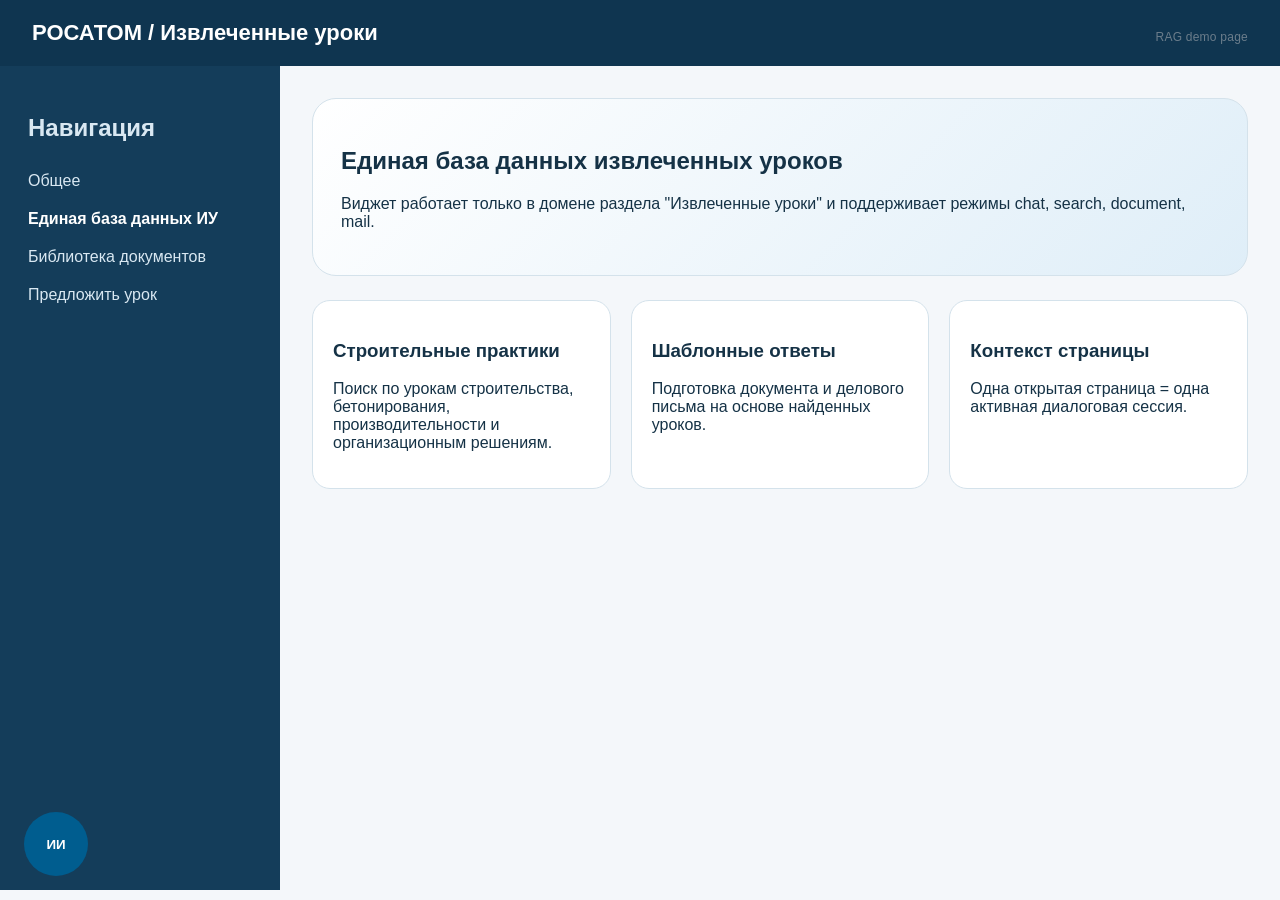
==== commit 2c4f1b80: "added hiistory, fix prompts" ====
--- a/frontend/demo.html
+++ b/frontend/demo.html
@@ -76,23 +76,35 @@
         <h1>Ассистент раздела "Извлеченные уроки"</h1>
         <span id="sessionBadge"></span>
       </header>
-      <section class="assistant-main">
-        <div class="assistant-messages" id="assistantMessages"></div>
-        <div class="mode-bar wide" id="assistantModeBar">
-          <button class="mode-btn active" data-mode="chat">chat</button>
-          <button class="mode-btn" data-mode="search">search</button>
-          <button class="mode-btn" data-mode="document">document</button>
-          <button class="mode-btn" data-mode="mail">mail</button>
-        </div>
-        <div class="composer">
-          <input id="assistantInput" type="text" placeholder="Сформулируйте запрос по урокам" />
-          <button id="assistantSend" class="send-btn">➤</button>
-        </div>
-      </section>
+      <div class="assistant-body">
+        <aside class="assistant-sidebar" aria-label="История открытых уроков">
+          <div class="assistant-sidebar-inner">
+            <div class="opened-lessons-head">
+              <span class="opened-lessons-title">Открытые уроки</span>
+              <button type="button" class="opened-lessons-clear-btn" title="Очистить историю">Очистить</button>
+            </div>
+            <ul class="opened-lessons-list" id="openedLessonsSidebarList"></ul>
+          </div>
+        </aside>
+        <section class="assistant-main">
+          <div class="assistant-messages" id="assistantMessages"></div>
+          <div class="mode-bar wide" id="assistantModeBar">
+            <button class="mode-btn active" data-mode="chat">chat</button>
+            <button class="mode-btn" data-mode="search">search</button>
+            <button class="mode-btn" data-mode="document">document</button>
+            <button class="mode-btn" data-mode="mail">mail</button>
+          </div>
+          <div class="composer">
+            <input id="assistantInput" type="text" placeholder="Сформулируйте запрос по урокам" />
+            <button id="assistantSend" class="send-btn">➤</button>
+          </div>
+        </section>
+      </div>
     </div>
   </div>
 
   <script src="js/config.js"></script>
+  <script src="js/opened-lessons-history.js"></script>
   <script src="js/api.js"></script>
   <script src="js/chat-widget.js"></script>
 </body>
--- a/frontend/css/styles.css
+++ b/frontend/css/styles.css
@@ -43,12 +43,17 @@
   bottom: 100px;
   width: min(420px, 92vw);
   height: min(70vh, 620px);
+  min-width: 320px;
+  min-height: 420px;
+  max-width: 92vw;
+  max-height: 80vh;
   background: var(--panel);
   border: 1px solid var(--line);
   border-radius: 16px;
   display: none;
   flex-direction: column;
   overflow: hidden;
+  resize: both;
   z-index: 999;
 }
 
@@ -86,12 +91,14 @@
 .messages,
 .assistant-messages {
   flex: 1;
+  min-height: 0;
   overflow-y: auto;
   padding: 16px;
   display: flex;
   flex-direction: column;
   gap: 12px;
   background: linear-gradient(180deg, #f7fbff 0%, #eef4f8 100%);
+  scroll-behavior: smooth;
 }
 
 .bubble {
@@ -114,10 +121,34 @@
   margin-top: 8px;
   font-size: 12px;
   color: var(--muted);
+  letter-spacing: 0.02em;
 }
 
 .bubble.user .meta {
   color: rgba(255, 255, 255, 0.75);
+}
+
+.bubble.bubble-loading {
+  background: #fafdff;
+  border: 1px dashed rgba(0, 93, 143, 0.38);
+  color: var(--muted);
+  font-style: italic;
+  animation: bubble-loading-pulse 1.35s ease-in-out infinite;
+}
+
+.bubble.bubble-loading .meta {
+  color: var(--muted);
+  font-style: normal;
+}
+
+@keyframes bubble-loading-pulse {
+  0%,
+  100% {
+    opacity: 1;
+  }
+  50% {
+    opacity: 0.78;
+  }
 }
 
 .mode-bar,
@@ -171,21 +202,322 @@
 .assistant-shell {
   width: min(1100px, calc(100vw - 32px));
   height: min(90vh, 900px);
+  min-width: 720px;
+  min-height: 540px;
+  max-width: calc(100vw - 32px);
+  max-height: calc(100vh - 48px);
   margin: 24px auto;
   background: var(--panel);
   border-radius: 24px;
   overflow: hidden;
   display: flex;
   flex-direction: column;
+  resize: both;
+}
+
+.assistant-body {
+  display: flex;
+  flex: 1;
+  flex-direction: row;
+  align-items: stretch;
+  min-height: 0;
+}
+
+/* Левая колонка: история открытых уроков (в стиле палитры проекта) */
+.assistant-sidebar {
+  width: 272px;
+  flex-shrink: 0;
+  background: linear-gradient(180deg, #f7fbff 0%, #eef4f8 100%);
+  color: var(--text);
+  border-right: 1px solid var(--line);
+  display: flex;
+  flex-direction: column;
+  min-height: 0;
+}
+
+.assistant-sidebar-inner {
+  display: flex;
+  flex-direction: column;
+  flex: 1;
+  min-height: 0;
+  padding: 14px 12px 16px;
+}
+
+.assistant-sidebar .opened-lessons-head {
+  display: flex;
+  justify-content: space-between;
+  align-items: center;
+  gap: 8px;
+  flex-shrink: 0;
+  padding: 0 4px 12px;
+  margin-bottom: 0;
+  border-bottom: 1px solid var(--line);
+}
+
+.assistant-sidebar .opened-lessons-title {
+  font-size: 11px;
+  font-weight: 700;
+  letter-spacing: 0.04em;
+  text-transform: uppercase;
+  color: var(--muted);
+}
+
+.assistant-sidebar .opened-lessons-clear-btn {
+  font-size: 11px;
+  padding: 5px 10px;
+  border-radius: 999px;
+  border: 1px solid var(--line);
+  background: #fff;
+  color: var(--primary);
+  cursor: pointer;
+  flex-shrink: 0;
+}
+
+.assistant-sidebar .opened-lessons-clear-btn:hover {
+  background: rgba(0, 93, 143, 0.08);
+  border-color: rgba(0, 93, 143, 0.35);
+}
+
+.assistant-sidebar .opened-lessons-list {
+  list-style: none;
+  margin: 0;
+  padding: 10px 2px 0;
+  display: flex;
+  flex-direction: column;
+  gap: 8px;
+  flex: 1;
+  min-height: 0;
+  overflow-y: auto;
+  overflow-x: hidden;
+  scrollbar-width: thin;
+  scrollbar-color: rgba(0, 93, 143, 0.35) transparent;
+}
+
+.opened-lessons-item {
+  margin: 0;
+  padding: 0;
+}
+
+.opened-lessons-row {
+  display: block;
+  padding: 11px 12px;
+  border-radius: 12px;
+  background: #fff;
+  border: 1px solid var(--line);
+  color: var(--text);
+  text-decoration: none;
+  transition:
+    border-color 0.15s ease,
+    box-shadow 0.15s ease;
+  box-shadow: 0 1px 2px rgba(7, 23, 34, 0.04);
+}
+
+.opened-lessons-row:hover {
+  border-color: rgba(0, 93, 143, 0.45);
+  box-shadow: 0 2px 8px rgba(0, 93, 143, 0.1);
+}
+
+.opened-lessons-row-title {
+  display: block;
+  font-size: 13px;
+  font-weight: 600;
+  line-height: 1.35;
+  overflow: hidden;
+  text-overflow: ellipsis;
+  white-space: nowrap;
+  color: var(--text);
+}
+
+.opened-lessons-row-meta {
+  display: block;
+  margin-top: 4px;
+  font-size: 11.5px;
+  color: var(--muted);
+  line-height: 1.3;
+  overflow: hidden;
+  text-overflow: ellipsis;
+  white-space: nowrap;
+}
+
+.opened-lessons-empty {
+  font-size: 12.5px;
+  color: var(--muted);
+  line-height: 1.45;
+  padding: 10px 8px;
+  list-style: none;
+}
+
+.assistant-sidebar a.opened-lessons-row.lesson-inline-link {
+  text-decoration: none;
+}
+
+.assistant-sidebar a.opened-lessons-row:hover .opened-lessons-row-title {
+  color: var(--primary);
 }
 
 .assistant-main {
   display: flex;
   flex-direction: column;
   flex: 1;
+  min-width: 0;
+  min-height: 0;
 }
 
 .assistant-header h1 {
   margin: 0;
   font-size: 20px;
 }
+
+.bubble .lesson-inline-link {
+  color: var(--primary);
+  font-weight: 600;
+  text-decoration: underline;
+  text-underline-offset: 2px;
+}
+
+.bubble .lesson-inline-link:hover {
+  text-decoration-thickness: 2px;
+}
+
+body.lesson-page {
+  margin: 0;
+  min-height: 100vh;
+  padding: 24px 20px 48px;
+  max-width: 880px;
+  margin-left: auto;
+  margin-right: auto;
+  background: var(--bg);
+}
+
+.lesson-page-nav {
+  margin: 0 0 20px;
+}
+
+.lesson-page-nav a {
+  color: var(--primary);
+  text-decoration: none;
+  font-weight: 600;
+}
+
+.lesson-page-nav a:hover {
+  text-decoration: underline;
+}
+
+.lesson-page-article {
+  background: var(--panel);
+  border: 1px solid var(--line);
+  border-radius: 16px;
+  padding: 24px 28px 32px;
+  box-shadow: 0 4px 24px rgba(7, 23, 34, 0.06);
+}
+
+.lesson-page-kicker {
+  margin: 0 0 8px;
+  font-size: 0.8125rem;
+  font-weight: 600;
+  letter-spacing: 0.04em;
+  text-transform: uppercase;
+  color: var(--muted);
+}
+
+.lesson-page-article > h1 {
+  margin: 0 0 12px;
+  font-size: clamp(1.25rem, 2.5vw, 1.625rem);
+  font-weight: 700;
+  color: var(--text);
+  line-height: 1.35;
+}
+
+.lesson-page-error {
+  margin: 0 0 16px;
+  padding: 12px 14px;
+  border-radius: 10px;
+  background: #fff4e5;
+  border: 1px solid #e8c48a;
+  color: #5c3d0a;
+  font-size: 0.9375rem;
+}
+
+.lesson-page-fields-wrap {
+  margin-top: 8px;
+}
+
+.lesson-page-section-title {
+  margin: 0 0 14px;
+  font-size: 1rem;
+  font-weight: 600;
+  color: var(--text);
+}
+
+.lesson-page-fields {
+  margin: 0;
+  display: grid;
+  grid-template-columns: minmax(140px, 280px) 1fr;
+  gap: 8px 20px;
+  font-size: 0.9375rem;
+}
+
+.lesson-page-dt {
+  margin: 0;
+  font-weight: 600;
+  color: var(--muted);
+  padding-top: 4px;
+}
+
+.lesson-page-dd {
+  margin: 0;
+  color: var(--text);
+  line-height: 1.55;
+  word-break: break-word;
+}
+
+.lesson-page-dd--block {
+  white-space: pre-wrap;
+}
+
+@media (max-width: 640px) {
+  .lesson-page-fields {
+    grid-template-columns: 1fr;
+  }
+
+  .lesson-page-dt {
+    padding-top: 12px;
+    border-top: 1px solid var(--line);
+  }
+
+  .lesson-page-fields .lesson-page-dt:first-of-type {
+    padding-top: 0;
+    border-top: 0;
+  }
+}
+
+.lesson-page-section {
+  margin-top: 28px;
+  padding-top: 24px;
+  border-top: 1px solid var(--line);
+}
+
+.lesson-page-legacy .lesson-page-body {
+  margin: 0;
+  white-space: pre-wrap;
+  word-break: break-word;
+  font-size: 0.9375rem;
+  line-height: 1.65;
+  color: var(--text);
+}
+
+.lesson-page-section--empty .lesson-page-section-title {
+  display: none;
+}
+
+@media (max-width: 900px) {
+  .assistant-shell {
+    min-width: auto;
+    min-height: auto;
+    resize: none;
+  }
+
+  .chat-wrapper {
+    resize: none;
+  }
+}
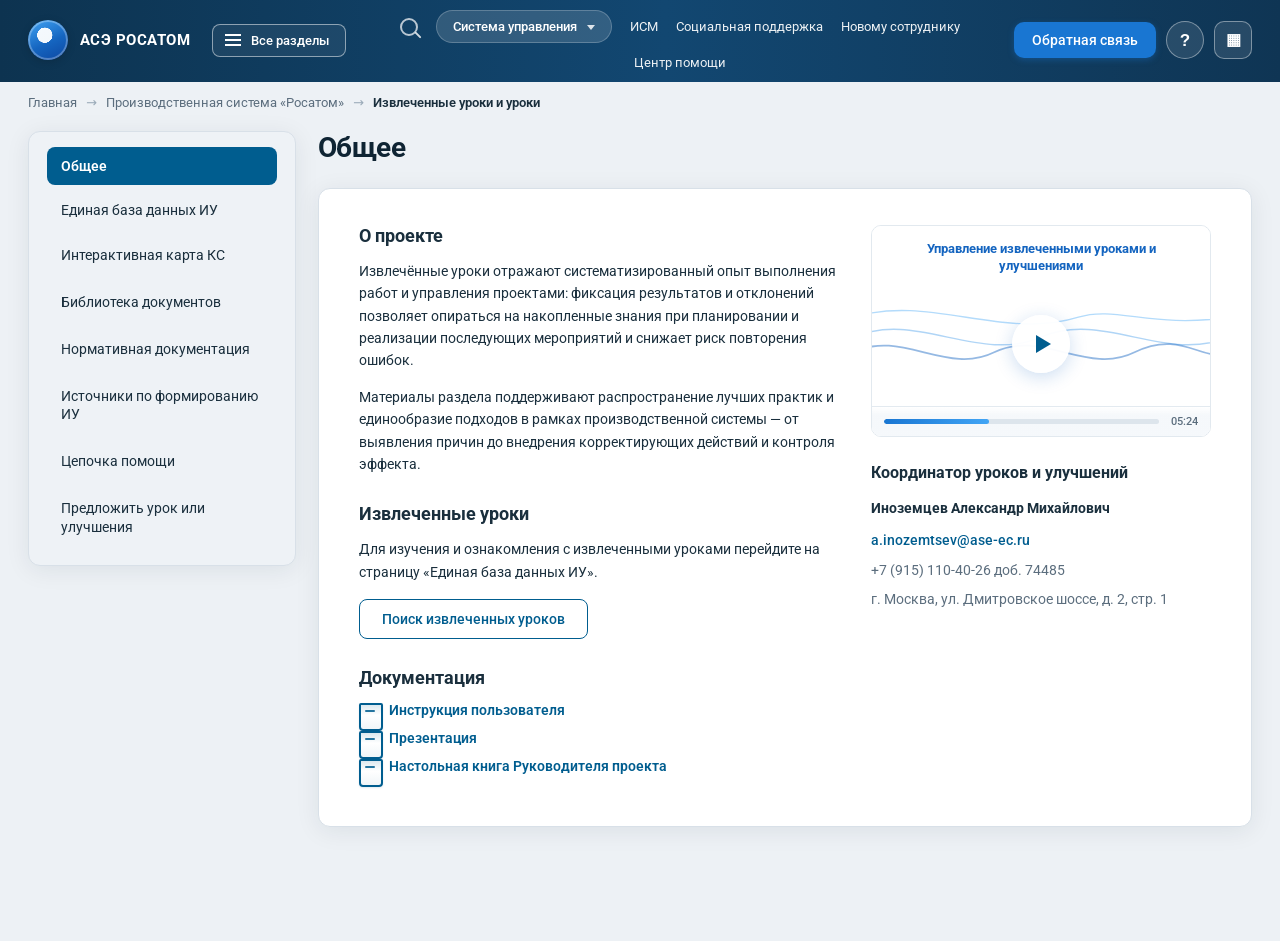
==== commit 42f01cef: "fix front" ====
--- a/frontend/demo.html
+++ b/frontend/demo.html
@@ -4,83 +4,270 @@
   <meta charset="UTF-8" />
   <meta name="viewport" content="width=device-width, initial-scale=1.0" />
   <title>Портал извлеченных уроков</title>
+  <link rel="preconnect" href="https://fonts.googleapis.com" />
+  <link rel="preconnect" href="https://fonts.gstatic.com" crossorigin />
+  <link href="https://fonts.googleapis.com/css2?family=Roboto:wght@400;500;700&display=swap" rel="stylesheet" />
   <link rel="stylesheet" href="css/demo-styles.css" />
   <link rel="stylesheet" href="css/styles.css" />
 </head>
-<body>
-  <header class="portal-header">
-    <div class="brand">РОСАТОМ / Извлеченные уроки</div>
-    <div class="meta">RAG demo page</div>
+<body class="portal-demo">
+  <header class="mock-topbar" role="banner">
+    <div class="mock-topbar__left">
+      <div class="mock-logo" aria-hidden="true"></div>
+      <span class="mock-brand">АСЭ&nbsp;РОСАТОМ</span>
+      <button type="button" class="mock-btn mock-btn--outline mock-btn--sections" disabled>
+        <span class="mock-icon-hamburger" aria-hidden="true"></span>
+        Все разделы
+      </button>
+    </div>
+    <nav class="mock-topbar__center" aria-label="Верхнее меню">
+      <span class="mock-search-icon" aria-hidden="true"></span>
+      <span class="mock-search-pill">Система управления <span class="mock-chevron" aria-hidden="true"></span></span>
+      <a href="#" class="mock-top-link" onclick="return false;">ИСМ</a>
+      <a href="#" class="mock-top-link" onclick="return false;">Социальная поддержка</a>
+      <a href="#" class="mock-top-link" onclick="return false;">Новому сотруднику</a>
+      <a href="#" class="mock-top-link" onclick="return false;">Центр помощи</a>
+    </nav>
+    <div class="mock-topbar__right">
+      <button type="button" class="mock-btn mock-btn--primary" disabled>Обратная связь</button>
+      <button type="button" class="mock-icon-btn" aria-label="Помощь" disabled>?</button>
+      <button type="button" class="mock-icon-btn" aria-label="Приложения" disabled>▦</button>
+    </div>
   </header>
 
-  <main class="portal-main">
-    <aside class="portal-sidebar">
-      <h2>Навигация</h2>
-      <ul>
-        <li>Общее</li>
-        <li class="active">Единая база данных ИУ</li>
-        <li>Библиотека документов</li>
-        <li>Предложить урок</li>
+  <div class="mock-subbar">
+    <nav class="breadcrumbs" aria-label="Хлебные крошки">
+      <span>Главная</span>
+      <span class="bc-sep">→</span>
+      <span>Производственная система «Росатом»</span>
+      <span class="bc-sep">→</span>
+      <span class="bc-current">Извлеченные уроки и уроки</span>
+    </nav>
+  </div>
+
+  <div class="portal-layout">
+    <aside class="portal-sidebar-mock" aria-label="Разделы портала">
+      <ul class="sidebar-list">
+        <li>
+          <button type="button" class="sidebar-link" data-nav-view="general">Общее</button>
+        </li>
+        <li>
+          <button type="button" class="sidebar-link" data-nav-view="database">Единая база данных ИУ</button>
+        </li>
+        <li><span class="sidebar-muted">Интерактивная карта КС</span></li>
+        <li><span class="sidebar-muted">Библиотека документов</span></li>
+        <li><span class="sidebar-muted">Нормативная документация</span></li>
+        <li><span class="sidebar-muted">Источники по формированию ИУ</span></li>
+        <li><span class="sidebar-muted">Цепочка помощи</span></li>
+        <li><span class="sidebar-muted">Предложить урок или улучшения</span></li>
       </ul>
     </aside>
 
-    <section class="portal-content">
-      <div class="hero">
-        <h1>Единая база данных извлеченных уроков</h1>
-        <p>Виджет работает только в домене раздела "Извлеченные уроки" и поддерживает режимы chat, search, document, mail.</p>
-      </div>
-      <div class="cards">
-        <article class="card">
-          <h3>Строительные практики</h3>
-          <p>Поиск по урокам строительства, бетонирования, производительности и организационным решениям.</p>
-        </article>
-        <article class="card">
-          <h3>Шаблонные ответы</h3>
-          <p>Подготовка документа и делового письма на основе найденных уроков.</p>
-        </article>
-        <article class="card">
-          <h3>Контекст страницы</h3>
-          <p>Одна открытая страница = одна активная диалоговая сессия.</p>
-        </article>
-      </div>
-    </section>
-  </main>
-
-  <button class="chat-launcher" id="chatLauncher" aria-label="Открыть ассистента">ИИ</button>
-
-  <div class="chat-wrapper" id="chatWrapper">
-    <div class="chat-header">
-      <span>Ассистент по извлеченным урокам</span>
-      <div class="chat-actions">
-        <button id="expandChat" class="icon-btn" title="Расширить">⤢</button>
-        <button id="closeChat" class="icon-btn" title="Закрыть">×</button>
-      </div>
-    </div>
-    <div class="messages" id="messages"></div>
-    <div class="mode-bar" id="modeBar">
-      <button class="mode-btn active" data-mode="chat">chat</button>
-      <button class="mode-btn" data-mode="search">search</button>
-      <button class="mode-btn" data-mode="document">document</button>
-      <button class="mode-btn" data-mode="mail">mail</button>
-    </div>
-    <div class="composer">
-      <input id="messageInput" type="text" placeholder="Сформулируйте запрос по урокам" />
-      <button id="sendBtn" class="send-btn">➤</button>
+    <div class="portal-main-area">
+      <section id="view-general" class="view-panel general-page">
+        <h1 class="page-title page-title--standalone">Общее</h1>
+        <div class="mock-card mock-card--general">
+          <div class="general-grid">
+            <div class="general-col">
+              <section class="mock-section">
+                <h2 class="mock-h2">О проекте</h2>
+                <p class="mock-p">
+                  Извлечённые уроки отражают систематизированный опыт выполнения работ и управления проектами:
+                  фиксация результатов и отклонений позволяет опираться на накопленные знания при планировании
+                  и реализации последующих мероприятий и снижает риск повторения ошибок.
+                </p>
+                <p class="mock-p">
+                  Материалы раздела поддерживают распространение лучших практик и единообразие подходов в рамках
+                  производственной системы — от выявления причин до внедрения корректирующих действий и контроля эффекта.
+                </p>
+              </section>
+              <section class="mock-section">
+                <h2 class="mock-h2">Извлеченные уроки</h2>
+                <p class="mock-p mock-p--instruction">
+                  Для изучения и ознакомления с извлеченными уроками перейдите на страницу «Единая база данных ИУ».
+                </p>
+                <button type="button" class="mock-outline-btn mock-outline-btn--ghost" disabled>Поиск извлеченных уроков</button>
+              </section>
+              <section class="mock-section">
+                <h2 class="mock-h2">Документация</h2>
+                <ul class="doc-links">
+                  <li><a href="#" onclick="return false;">Инструкция пользователя</a></li>
+                  <li><a href="#" onclick="return false;">Презентация</a></li>
+                  <li><a href="#" onclick="return false;">Настольная книга Руководителя проекта</a></li>
+                </ul>
+              </section>
+            </div>
+            <div class="general-col general-col--aside">
+              <div class="video-placeholder" role="img" aria-label="Видео: управление извлеченными уроками">
+                <div class="video-placeholder__bg" aria-hidden="true">
+                  <svg class="video-waves" xmlns="http://www.w3.org/2000/svg" viewBox="0 0 320 180" preserveAspectRatio="xMidYMid slice">
+                    <rect width="320" height="180" fill="#ffffff" />
+                    <path fill="none" stroke="#1e88e5" stroke-width="1.25" opacity="0.35" d="M0,95 C53,72 107,118 160,95 C213,72 267,118 320,95" />
+                    <path fill="none" stroke="#1565c0" stroke-width="1.5" opacity="0.45" d="M0,108 C40,88 80,128 120,108 C160,88 200,128 240,108 C280,88 300,118 320,108" />
+                    <path fill="none" stroke="#42a5f5" stroke-width="1.15" opacity="0.4" d="M0,78 C64,58 128,98 192,78 C224,68 256,88 320,78" />
+                  </svg>
+                </div>
+                <p class="video-placeholder__heading">Управление извлеченными уроками и улучшениями</p>
+                <div class="video-placeholder__mid">
+                  <button type="button" class="video-play" disabled aria-hidden="true">
+                    <span class="video-play__triangle" aria-hidden="true"></span>
+                  </button>
+                </div>
+                <div class="video-placeholder__controls" aria-hidden="true">
+                  <span class="video-progress"><span class="video-progress__fill"></span></span>
+                  <span class="video-time">05:24</span>
+                </div>
+              </div>
+              <section class="contact-card">
+                <h3 class="mock-h3">Координатор уроков и улучшений</h3>
+                <p class="contact-name">Иноземцев Александр Михайлович</p>
+                <p class="contact-line">
+                  <a href="mailto:a.inozemtsev@ase-ec.ru">a.inozemtsev@ase-ec.ru</a>
+                </p>
+                <p class="contact-line muted">+7 (915) 110-40-26 доб. 74485</p>
+                <p class="contact-line muted">г. Москва, ул. Дмитровское шоссе, д. 2, стр. 1</p>
+              </section>
+            </div>
+          </div>
+        </div>
+      </section>
+
+      <section id="view-database" class="view-panel database-page" hidden>
+        <h1 class="page-title page-title--standalone">Единая база данных ИУ</h1>
+        <div class="database-split">
+          <div class="database-split__main mock-card mock-card--database">
+            <div class="db-search-wrap">
+              <span class="db-search-icon" aria-hidden="true">⌕</span>
+              <input type="search" class="db-search-input" placeholder="Поиск извлеченных уроков" disabled aria-disabled="true" />
+            </div>
+            <div class="lesson-cards">
+              <article class="lesson-card">
+                <span class="lesson-tag">Бетонирование</span>
+                <h3 class="lesson-card-title">Бетонирование балок Б-1 помещений теплообменников СПОТ на энергоблоке №2 Нововоронежской АЭС-2</h3>
+                <p class="lesson-meta">
+                  Внесен: 22.02.2026 · ID: LL64784 · Стадия: Реализация улучшения
+                </p>
+                <p class="lesson-card-desc">
+                  Срыв сроков бетонирования перекрытия помещений теплообменников СПОТ.
+                </p>
+                <dl class="lesson-details">
+                  <div><dt>Этап</dt><dd>Основной период</dd></div>
+                  <div><dt>Проект</dt><dd>Нововоронежская АЭС</dd></div>
+                  <div><dt>Вид оборудования</dt><dd>СПОТ</dd></div>
+                  <div><dt>Процесс</dt><dd>Обеспечение производства. Управление эффективностью.</dd></div>
+                </dl>
+                <ul class="lesson-checks">
+                  <li>Отчет об улучшении</li>
+                  <li>Ответ эксперта</li>
+                </ul>
+                <div class="lesson-card-actions">
+                  <button type="button" class="mock-btn mock-btn--primary mock-btn--sm" disabled>Смотреть урок</button>
+                  <a href="#" class="mock-inline-link" onclick="return false;">Заключение эксперта</a>
+                </div>
+              </article>
+              <article class="lesson-card">
+                <span class="lesson-tag">Организация</span>
+                <h3 class="lesson-card-title">Внедрение технологий 5С на площадке строительства</h3>
+                <p class="lesson-meta">Внесен: 02.02.2026 · ID: LL3891 · Стадия: Принят</p>
+                <p class="lesson-card-desc">Организация рабочих мест и визуальный контроль на площадке.</p>
+                <dl class="lesson-details">
+                  <div><dt>Этап</dt><dd>Подготовка</dd></div>
+                  <div><dt>Проект</dt><dd>Корпоративная программа</dd></div>
+                  <div><dt>Вид оборудования</dt><dd>—</dd></div>
+                  <div><dt>Процесс</dt><dd>Организация труда</dd></div>
+                </dl>
+                <ul class="lesson-checks">
+                  <li>Отчет об улучшении</li>
+                  <li>Ответ эксперта</li>
+                </ul>
+                <div class="lesson-card-actions">
+                  <button type="button" class="mock-btn mock-btn--primary mock-btn--sm" disabled>Смотреть урок</button>
+                  <a href="#" class="mock-inline-link" onclick="return false;">Заключение эксперта</a>
+                </div>
+              </article>
+              <article class="lesson-card">
+                <span class="lesson-tag">Поставки</span>
+                <h3 class="lesson-card-title">Согласование поставок длинномера при ограничении проезда</h3>
+                <p class="lesson-meta">Внесен: 28.01.2026 · ID: LL3702 · Стадия: Черновик</p>
+                <p class="lesson-card-desc">Согласование графика подачи грузов на стройплощадку.</p>
+                <dl class="lesson-details">
+                  <div><dt>Этап</dt><dd>Логистика</dd></div>
+                  <div><dt>Проект</dt><dd>Склад временного хранения</dd></div>
+                  <div><dt>Вид оборудования</dt><dd>Крановые установки</dd></div>
+                  <div><dt>Процесс</dt><dd>Поставка ТМЦ</dd></div>
+                </dl>
+                <ul class="lesson-checks">
+                  <li>Отчет об улучшении</li>
+                  <li>Ответ эксперта</li>
+                </ul>
+                <div class="lesson-card-actions">
+                  <button type="button" class="mock-btn mock-btn--primary mock-btn--sm" disabled>Смотреть урок</button>
+                  <a href="#" class="mock-inline-link" onclick="return false;">Заключение эксперта</a>
+                </div>
+              </article>
+              <article class="lesson-card">
+                <span class="lesson-tag">Безопасность</span>
+                <h3 class="lesson-card-title">Идентификация зон повышенного риска при работах на высоте</h3>
+                <p class="lesson-meta">Внесен: 15.01.2026 · ID: LL3644 · Стадия: Принят</p>
+                <p class="lesson-card-desc">Маркировка и ограждение опасных зон при монтаже металлоконструкций.</p>
+                <dl class="lesson-details">
+                  <div><dt>Этап</dt><dd>Эксплуатация</dd></div>
+                  <div><dt>Проект</dt><dd>Реконструкция объекта</dd></div>
+                  <div><dt>Вид оборудования</dt><dd>Средства подмащения</dd></div>
+                  <div><dt>Процесс</dt><dd>Охрана труда</dd></div>
+                </dl>
+                <ul class="lesson-checks">
+                  <li>Отчет об улучшении</li>
+                  <li>Ответ эксперта</li>
+                </ul>
+                <div class="lesson-card-actions">
+                  <button type="button" class="mock-btn mock-btn--primary mock-btn--sm" disabled>Смотреть урок</button>
+                  <a href="#" class="mock-inline-link" onclick="return false;">Заключение эксперта</a>
+                </div>
+              </article>
+            </div>
+          </div>
+          <aside class="database-split__aside" aria-label="ИИ-помощник">
+            <div class="chat-wrapper chat-wrapper--embedded open" id="chatWrapper">
+              <div class="chat-header chat-header--embedded">
+                <div class="chat-header-text">
+                  <span class="chat-kicker">Найдено: 56 уроков</span>
+                  <span class="chat-title">ИИ-помощник</span>
+                </div>
+                <div class="chat-header-actions">
+                  <button type="button" id="expandChat" class="icon-btn icon-btn--embed" title="Раскрыть">⤢</button>
+                  <button type="button" class="chat-filter-link" disabled>Фильтр</button>
+                </div>
+              </div>
+              <div class="messages" id="messages"></div>
+              <div class="mode-bar mode-bar--embed" id="modeBar">
+                <button class="mode-btn" data-mode="document">Документы</button>
+                <button class="mode-btn" data-mode="mail">Письмо</button>
+                <button class="mode-btn active" data-mode="chat">Чат</button>
+                <button class="mode-btn" data-mode="search">Поиск</button>
+              </div>
+              <div class="composer">
+                <input id="messageInput" type="text" placeholder="Сформулируйте запрос по урокам" />
+                <button id="sendBtn" class="send-btn">➤</button>
+              </div>
+            </div>
+          </aside>
+        </div>
+      </section>
     </div>
   </div>
 
   <div class="assistant-overlay" id="assistantOverlay">
-    <div class="assistant-shell">
-      <header class="assistant-header">
-        <button id="assistantBack" class="icon-btn">←</button>
-        <h1>Ассистент раздела "Извлеченные уроки"</h1>
-        <span id="sessionBadge"></span>
+    <div class="assistant-shell assistant-shell--portal">
+      <header class="assistant-header assistant-header--portal">
+        <button type="button" id="assistantBack" class="icon-btn assistant-back-btn" title="К компактному виду">←</button>
+        <h1 class="assistant-portal-title">Ассистент раздела «Извлеченные уроки»</h1>
       </header>
       <div class="assistant-body">
-        <aside class="assistant-sidebar" aria-label="История открытых уроков">
+        <aside class="assistant-sidebar" aria-label="История запросов">
           <div class="assistant-sidebar-inner">
             <div class="opened-lessons-head">
-              <span class="opened-lessons-title">Открытые уроки</span>
+              <span class="opened-lessons-title">История запросов</span>
               <button type="button" class="opened-lessons-clear-btn" title="Очистить историю">Очистить</button>
             </div>
             <ul class="opened-lessons-list" id="openedLessonsSidebarList"></ul>
@@ -89,13 +276,13 @@
         <section class="assistant-main">
           <div class="assistant-messages" id="assistantMessages"></div>
           <div class="mode-bar wide" id="assistantModeBar">
-            <button class="mode-btn active" data-mode="chat">chat</button>
-            <button class="mode-btn" data-mode="search">search</button>
-            <button class="mode-btn" data-mode="document">document</button>
-            <button class="mode-btn" data-mode="mail">mail</button>
-          </div>
-          <div class="composer">
-            <input id="assistantInput" type="text" placeholder="Сформулируйте запрос по урокам" />
+            <button class="mode-btn" data-mode="document">Документы</button>
+            <button class="mode-btn" data-mode="mail">Письмо</button>
+            <button class="mode-btn active" data-mode="chat">Чат</button>
+            <button class="mode-btn" data-mode="search">Поиск</button>
+          </div>
+          <div class="composer composer--modal">
+            <input id="assistantInput" type="text" placeholder="Что вы хотите найти?" />
             <button id="assistantSend" class="send-btn">➤</button>
           </div>
         </section>
@@ -103,6 +290,7 @@
     </div>
   </div>
 
+  <script src="js/demo-portal.js"></script>
   <script src="js/config.js"></script>
   <script src="js/opened-lessons-history.js"></script>
   <script src="js/api.js"></script>
--- a/frontend/css/demo-styles.css
+++ b/frontend/css/demo-styles.css
@@ -1,68 +1,1128 @@
-body {
-  background: #edf3f7;
-}
-
-.portal-header {
-  display: flex;
+/* Заглушки портала (demo.html): макеты 1–3 */
+
+:root {
+  --demo-header: #0c3d5c;
+  --demo-header-accent: #1976d2;
+  --demo-card-shadow: 0 4px 24px rgba(15, 36, 52, 0.08);
+  --demo-line: #d8e0e8;
+  --demo-ink: #1a2f3d;
+  --demo-muted: #5c6e7e;
+  /* Кнопки режимов: единый спокойный голубой; активное — чуть темнее тона */
+  --mode-btn-bg: #8db1e2;
+  --mode-btn-bg-hover: #7ea3db;
+  --mode-btn-bg-active: #7a9fd4;
+  --mode-btn-radius: 10px;
+}
+
+.portal-demo {
+  margin: 0;
+  min-height: 100vh;
+  background: #edf1f5;
+  padding-bottom: 48px;
+  font-family:
+    "Roboto",
+    "Segoe UI",
+    system-ui,
+    -apple-system,
+    sans-serif;
+}
+
+.portal-demo .view-panel[hidden] {
+  display: none !important;
+}
+
+/* --- Верхняя панель --- */
+.mock-topbar {
+  display: flex;
+  align-items: center;
   justify-content: space-between;
-  align-items: center;
-  padding: 20px 32px;
-  background: #0f3550;
+  gap: 16px;
+  flex-wrap: wrap;
+  padding: 10px 28px 12px;
+  background: linear-gradient(90deg, #0d3350 0%, #124771 52%, #0f3554 100%);
   color: #fff;
-}
-
-.brand {
-  font-size: 22px;
+  font-size: 14px;
+  box-shadow: 0 2px 12px rgba(8, 28, 44, 0.12);
+}
+
+.mock-topbar__left {
+  display: flex;
+  align-items: center;
+  gap: 12px;
+}
+
+.mock-logo {
+  width: 40px;
+  height: 40px;
+  border-radius: 50%;
+  background:
+    radial-gradient(circle at 42% 38%, rgba(255, 255, 255, 0.95) 0%, rgba(255, 255, 255, 0.95) 22%, transparent 23%),
+    linear-gradient(155deg, #42a5f5 0%, #1565c0 55%, #0d47a1 100%);
+  box-shadow:
+    inset 0 0 0 2px rgba(255, 255, 255, 0.28),
+    0 2px 8px rgba(0, 0, 0, 0.15);
+}
+
+.mock-brand {
   font-weight: 700;
-}
-
-.portal-main {
+  letter-spacing: 0.03em;
+  margin-right: 10px;
+  font-size: 15px;
+}
+
+.mock-btn {
+  font: inherit;
+  border-radius: 8px;
+  padding: 8px 14px;
+  cursor: default;
+}
+
+.mock-btn--outline {
+  border: 1px solid rgba(255, 255, 255, 0.5);
+  background: rgba(255, 255, 255, 0.06);
+  color: #fff;
+}
+
+.mock-btn--sections {
+  display: inline-flex;
+  align-items: center;
+  gap: 10px;
+  padding-left: 12px;
+  padding-right: 16px;
+  font-weight: 500;
+  font-size: 13px;
+}
+
+.mock-icon-hamburger {
+  display: inline-block;
+  width: 16px;
+  height: 12px;
+  border-top: 2px solid #fff;
+  border-bottom: 2px solid #fff;
+  position: relative;
+  flex-shrink: 0;
+}
+
+.mock-icon-hamburger::after {
+  content: "";
+  position: absolute;
+  left: 0;
+  right: 0;
+  top: 50%;
+  transform: translateY(-50%);
+  border-top: 2px solid #fff;
+}
+
+.mock-btn--primary {
+  border: 0;
+  background: var(--demo-header-accent);
+  color: #fff;
+  font-weight: 500;
+  padding: 10px 18px;
+  border-radius: 10px;
+  box-shadow: 0 2px 6px rgba(25, 118, 210, 0.35);
+}
+
+.mock-topbar__center {
+  display: flex;
+  align-items: center;
+  gap: 12px 18px;
+  flex-wrap: wrap;
+  justify-content: center;
+  flex: 1;
+}
+
+.mock-search-icon {
+  width: 18px;
+  height: 18px;
+  border: 2px solid rgba(255, 255, 255, 0.75);
+  border-radius: 50%;
+  position: relative;
+  flex-shrink: 0;
+  opacity: 0.95;
+}
+
+.mock-search-icon::after {
+  content: "";
+  position: absolute;
+  width: 8px;
+  height: 2px;
+  background: rgba(255, 255, 255, 0.85);
+  right: -6px;
+  bottom: -2px;
+  transform: rotate(45deg);
+  border-radius: 1px;
+}
+
+.mock-search-pill {
+  display: inline-flex;
+  align-items: center;
+  gap: 10px;
+  padding: 8px 16px;
+  border-radius: 999px;
+  background: rgba(255, 255, 255, 0.14);
+  border: 1px solid rgba(255, 255, 255, 0.22);
+  font-size: 13px;
+  font-weight: 500;
+}
+
+.mock-chevron {
+  display: inline-block;
+  width: 0;
+  height: 0;
+  border-left: 4px solid transparent;
+  border-right: 4px solid transparent;
+  border-top: 5px solid rgba(255, 255, 255, 0.88);
+  margin-top: 2px;
+  opacity: 0.95;
+}
+
+.mock-top-link {
+  color: rgba(255, 255, 255, 0.92);
+  text-decoration: none;
+  font-size: 13px;
+}
+
+.mock-top-link:hover {
+  text-decoration: underline;
+}
+
+.mock-topbar__right {
+  display: flex;
+  align-items: center;
+  gap: 10px;
+}
+
+.mock-icon-btn {
+  width: 38px;
+  height: 38px;
+  border-radius: 50%;
+  border: 1px solid rgba(255, 255, 255, 0.4);
+  background: rgba(255, 255, 255, 0.1);
+  color: #fff;
+  font-size: 17px;
+  font-weight: 600;
+  line-height: 1;
+  cursor: default;
+}
+
+.mock-icon-btn:last-of-type {
+  border-radius: 10px;
+  font-size: 16px;
+}
+
+/* --- Подшапка с крошками --- */
+.mock-subbar {
+  padding: 12px 28px 0;
+  background: #edf1f5;
+}
+
+.breadcrumbs {
+  font-size: 13px;
+  color: var(--demo-muted);
+  line-height: 1.45;
+}
+
+.bc-sep {
+  margin: 0 6px;
+  color: #9aaab8;
+}
+
+.bc-current {
+  color: #1a2f3d;
+  font-weight: 600;
+}
+
+/* --- Основная сетка: сайдбар + контент --- */
+.portal-layout {
   display: grid;
-  grid-template-columns: 280px 1fr;
-  min-height: calc(100vh - 76px);
-}
-
-.portal-sidebar {
-  padding: 28px;
-  background: #143d5a;
-  color: #d9e8f2;
-}
-
-.portal-sidebar ul {
+  grid-template-columns: 268px minmax(0, 1fr);
+  gap: 0;
+  min-height: calc(100vh - 120px);
+  padding: 18px 28px 36px;
+  max-width: 1560px;
+  margin: 0 auto;
+}
+
+.portal-sidebar-mock {
+  background: #eef2f6;
+  border: 1px solid var(--demo-line);
+  border-radius: 12px;
+  padding: 12px 10px 14px;
+  align-self: start;
+  box-shadow: var(--demo-card-shadow);
+}
+
+.sidebar-list {
   list-style: none;
+  margin: 0;
   padding: 0;
 }
 
-.portal-sidebar li {
-  padding: 10px 0;
-}
-
-.portal-sidebar .active {
+.sidebar-list li {
+  margin: 0;
+  padding: 3px 8px;
+}
+
+.sidebar-link {
+  display: block;
+  width: 100%;
+  text-align: left;
+  border: 0;
+  background: transparent;
+  padding: 11px 14px;
+  font: inherit;
+  font-size: 14px;
+  font-weight: 400;
+  color: var(--demo-ink);
+  cursor: pointer;
+  border-radius: 8px;
+  transition: background 0.15s ease, color 0.15s ease;
+}
+
+.sidebar-link:hover {
+  background: rgba(255, 255, 255, 0.65);
+}
+
+.sidebar-link.nav-active {
+  background: var(--primary);
   color: #fff;
+  font-weight: 600;
+}
+
+.sidebar-muted {
+  display: block;
+  padding: 11px 14px;
+  font-size: 14px;
+  color: var(--demo-ink);
+  line-height: 1.35;
+}
+
+.portal-main-area {
+  min-width: 0;
+  padding-left: 22px;
+}
+
+.general-page {
+  display: flex;
+  flex-direction: column;
+  gap: 0;
+}
+
+.page-title--standalone {
+  margin: 4px 0 16px;
+  font-size: 32px;
   font-weight: 700;
-}
-
-.portal-content {
-  padding: 32px;
-}
-
-.hero {
-  background: linear-gradient(135deg, #ffffff 0%, #dfeef8 100%);
-  border: 1px solid #d4e2eb;
-  border-radius: 24px;
-  padding: 28px;
-}
-
-.cards {
+  letter-spacing: -0.02em;
+  color: #0f2433;
+}
+
+.mock-card {
+  background: #fff;
+  border: 1px solid var(--demo-line);
+  border-radius: 12px;
+  padding: 32px 40px 40px;
+  box-shadow: var(--demo-card-shadow);
+}
+
+.mock-card--general {
+  padding-top: 36px;
+}
+
+.page-title {
+  margin: 0 0 24px;
+  font-size: 28px;
+  font-weight: 700;
+  color: #0f2433;
+}
+
+/* --- Страница «Общее» --- */
+.general-grid {
   display: grid;
-  grid-template-columns: repeat(3, minmax(0, 1fr));
+  grid-template-columns: 1fr minmax(260px, 340px);
+  gap: 32px;
+  align-items: start;
+}
+
+.mock-section {
+  margin-bottom: 28px;
+}
+
+.mock-section:last-child {
+  margin-bottom: 0;
+}
+
+.mock-h2 {
+  margin: 0 0 14px;
+  font-size: 18px;
+  font-weight: 700;
+  color: var(--demo-ink);
+}
+
+.mock-h3 {
+  margin: 0 0 12px;
+  font-size: 16px;
+  font-weight: 700;
+  color: var(--demo-ink);
+}
+
+.mock-p {
+  margin: 0 0 14px;
+  line-height: 1.6;
+  font-size: 14px;
+  color: var(--demo-ink);
+}
+
+.mock-p--instruction {
+  margin-bottom: 16px;
+  color: var(--demo-ink);
+}
+
+.mock-p.muted,
+.muted {
+  color: var(--demo-muted);
+  font-size: 14px;
+}
+
+.mock-outline-btn {
+  margin-top: 0;
+  padding: 11px 22px;
+  border-radius: 8px;
+  border: 1px solid var(--demo-line);
+  background: #fafcfd;
+  color: #153246;
+  font: inherit;
+  font-size: 14px;
+  font-weight: 500;
+  cursor: default;
+}
+
+.mock-outline-btn--ghost {
+  border: 1px solid var(--primary);
+  background: #fff;
+  color: var(--primary);
+  box-shadow: none;
+}
+
+.mock-outline-btn--ghost:hover {
+  background: rgba(0, 93, 143, 0.04);
+}
+
+.doc-links {
+  margin: 0;
+  padding: 0;
+  list-style: none;
+}
+
+.doc-links li {
+  margin-bottom: 12px;
+  padding-left: 30px;
+  position: relative;
+  font-size: 14px;
+}
+
+.doc-links li::before {
+  content: "";
+  position: absolute;
+  left: 0;
+  top: 1px;
+  width: 20px;
+  height: 24px;
+  border-radius: 2px 2px 4px 4px;
+  border: 2px solid var(--primary);
+  background: linear-gradient(
+    180deg,
+    rgba(0, 93, 143, 0.14) 0%,
+    rgba(255, 255, 255, 0.95) 42%,
+    rgba(0, 93, 143, 0.06) 100%
+  );
+  box-shadow: 0 1px 2px rgba(0, 93, 143, 0.12);
+}
+
+.doc-links li::after {
+  content: "";
+  position: absolute;
+  left: 6px;
+  top: 8px;
+  width: 10px;
+  height: 2px;
+  background: var(--primary);
+  border-radius: 1px;
+  opacity: 0.85;
+}
+
+.doc-links a {
+  color: var(--primary);
+  font-weight: 600;
+  text-decoration: none;
+}
+
+.doc-links a:hover {
+  text-decoration: underline;
+}
+
+.video-placeholder {
+  position: relative;
+  aspect-ratio: 16 / 10;
+  border-radius: 10px;
+  overflow: hidden;
+  margin-bottom: 24px;
+  border: 1px solid #e2e9ef;
+  background: #fff;
+  display: grid;
+  grid-template-rows: auto 1fr auto;
+  min-height: 200px;
+}
+
+.video-placeholder__bg {
+  position: absolute;
+  inset: 0;
+  pointer-events: none;
+}
+
+.video-placeholder__bg .video-waves {
+  width: 100%;
+  height: 100%;
+  display: block;
+}
+
+.video-placeholder__heading {
+  position: relative;
+  z-index: 1;
+  margin: 14px 20px 0;
+  text-align: center;
+  font-size: 13px;
+  font-weight: 700;
+  color: #1565c0;
+  line-height: 1.35;
+  max-width: 92%;
+  justify-self: center;
+}
+
+.video-placeholder__mid {
+  display: flex;
+  align-items: center;
+  justify-content: center;
+  position: relative;
+  z-index: 1;
+  min-height: 0;
+  padding: 4px 0 28px;
+}
+
+.video-play {
+  position: relative;
+  z-index: 1;
+  width: 58px;
+  height: 58px;
+  margin: 0;
+  padding: 0;
+  border-radius: 50%;
+  border: 0;
+  background: rgba(255, 255, 255, 0.96);
+  cursor: default;
+  box-shadow: 0 4px 18px rgba(21, 101, 192, 0.22);
+  display: flex;
+  align-items: center;
+  justify-content: center;
+}
+
+.video-play__triangle {
+  width: 0;
+  height: 0;
+  border-style: solid;
+  border-width: 9px 0 9px 15px;
+  border-color: transparent transparent transparent var(--primary);
+  margin-left: 4px;
+}
+
+.video-placeholder__controls {
+  position: absolute;
+  left: 0;
+  right: 0;
+  bottom: 0;
+  z-index: 2;
+  display: flex;
+  align-items: center;
+  gap: 12px;
+  padding: 8px 12px;
+  background: linear-gradient(180deg, rgba(255, 255, 255, 0) 0%, rgba(245, 248, 251, 0.97) 28%);
+  border-top: 1px solid rgba(226, 233, 239, 0.9);
+}
+
+.video-progress {
+  flex: 1;
+  height: 5px;
+  border-radius: 999px;
+  background: #dde5ec;
+  overflow: hidden;
+}
+
+.video-progress__fill {
+  display: block;
+  height: 100%;
+  width: 38%;
+  border-radius: 999px;
+  background: linear-gradient(90deg, #1976d2, #42a5f5);
+}
+
+.video-time {
+  font-size: 11px;
+  font-weight: 500;
+  color: var(--demo-muted);
+  flex-shrink: 0;
+  font-variant-numeric: tabular-nums;
+}
+
+.contact-card {
+  padding: 0;
+  border-radius: 0;
+  border: 0;
+  background: transparent;
+  font-size: 14px;
+  line-height: 1.55;
+  color: var(--demo-ink);
+}
+
+.contact-name {
+  font-weight: 700;
+  margin: 0 0 10px;
+  font-size: 14px;
+}
+
+.contact-line {
+  margin: 0 0 8px;
+}
+
+.contact-line:last-child {
+  margin-bottom: 0;
+}
+
+.contact-card a {
+  color: var(--primary);
+  font-weight: 500;
+  text-decoration: none;
+}
+
+.contact-card a:hover {
+  text-decoration: underline;
+}
+
+/* --- Страница «Единая база данных ИУ» --- */
+.db-head {
+  display: flex;
+  align-items: flex-start;
+  justify-content: space-between;
+  gap: 16px;
+  margin-bottom: 20px;
+}
+
+.db-head .page-title {
+  margin-bottom: 0;
+}
+
+.mock-link-btn {
+  border: 0;
+  background: none;
+  color: var(--primary);
+  font: inherit;
+  font-weight: 600;
+  cursor: default;
+  text-decoration: underline;
+  text-underline-offset: 3px;
+}
+
+.db-search-wrap {
+  display: flex;
+  align-items: center;
+  gap: 12px;
+  margin-bottom: 28px;
+  padding: 4px 4px 4px 16px;
+  border-radius: 999px;
+  border: 1px solid var(--demo-line);
+  background: #fafcfd;
+}
+
+.db-search-icon {
+  font-size: 18px;
+  color: #7a8b99;
+}
+
+.db-search-input {
+  flex: 1;
+  border: 0;
+  background: transparent;
+  padding: 14px 12px;
+  font: inherit;
+  font-size: 15px;
+  outline: none;
+}
+
+.lesson-cards {
+  display: grid;
+  grid-template-columns: repeat(2, minmax(0, 1fr));
   gap: 20px;
-  margin-top: 24px;
-}
-
-.card {
+}
+
+.lesson-card {
+  border: 1px solid var(--demo-line);
+  border-radius: 12px;
+  padding: 18px 18px 16px;
   background: #fff;
-  border: 1px solid #d4e2eb;
-  border-radius: 18px;
-  padding: 20px;
-}
+  display: flex;
+  flex-direction: column;
+  gap: 10px;
+}
+
+.lesson-tag {
+  align-self: flex-start;
+  padding: 4px 12px;
+  border-radius: 999px;
+  font-size: 12px;
+  font-weight: 600;
+  background: rgba(0, 93, 143, 0.1);
+  color: var(--primary);
+}
+
+.lesson-card-title {
+  margin: 0;
+  font-size: 15px;
+  font-weight: 700;
+  line-height: 1.35;
+  color: #0f2433;
+}
+
+.lesson-meta {
+  margin: 0;
+  font-size: 12px;
+  color: #6b7d8b;
+  line-height: 1.45;
+}
+
+.lesson-card-desc {
+  margin: 0 0 10px;
+  font-size: 13px;
+  line-height: 1.45;
+  color: var(--demo-ink);
+}
+
+.lesson-details {
+  margin: 0;
+  display: grid;
+  grid-template-columns: auto 1fr;
+  gap: 4px 12px;
+  font-size: 12px;
+}
+
+.lesson-details dt {
+  margin: 0;
+  color: #8a9bab;
+  font-weight: 600;
+}
+
+.lesson-details dd {
+  margin: 0;
+  color: #2c4050;
+}
+
+.lesson-checks {
+  margin: 0;
+  padding: 0;
+  list-style: none;
+  font-size: 12px;
+  color: #3d5264;
+}
+
+.lesson-checks li {
+  padding-left: 20px;
+  position: relative;
+  margin-bottom: 4px;
+}
+
+.lesson-checks li::before {
+  content: "✓";
+  position: absolute;
+  left: 0;
+  color: var(--primary);
+  font-weight: 700;
+}
+
+.lesson-card-actions {
+  display: flex;
+  align-items: center;
+  justify-content: space-between;
+  gap: 12px;
+  margin-top: auto;
+  padding-top: 8px;
+}
+
+.mock-btn--sm {
+  padding: 8px 14px;
+  font-size: 13px;
+  border-radius: 8px;
+}
+
+.mock-inline-link {
+  font-size: 13px;
+  color: var(--primary);
+  font-weight: 600;
+  text-decoration: none;
+}
+
+.mock-card--database {
+  padding: 28px 32px 36px;
+}
+
+.database-page .page-title--standalone {
+  margin-bottom: 18px;
+}
+
+.database-split {
+  display: grid;
+  grid-template-columns: minmax(0, 1fr) 268px;
+  gap: 22px;
+  align-items: stretch;
+}
+
+.database-split__main {
+  min-width: 0;
+}
+
+.database-split__aside {
+  min-width: 0;
+  position: sticky;
+  top: 12px;
+  align-self: start;
+}
+
+/* Встроенный помощник на странице ЕБД ИУ */
+.chat-wrapper.chat-wrapper--embedded {
+  position: relative !important;
+  left: auto !important;
+  right: auto !important;
+  bottom: auto !important;
+  top: auto !important;
+  width: 100%;
+  min-width: 248px;
+  min-height: 520px;
+  max-height: calc(100vh - 140px);
+  height: auto;
+  display: flex !important;
+  flex-direction: column;
+  overflow: hidden;
+  resize: vertical;
+  border: 1px solid var(--demo-line);
+  border-radius: 12px;
+  box-shadow: var(--demo-card-shadow);
+  background: #fff;
+}
+
+.chat-wrapper--embedded.open {
+  display: flex !important;
+}
+
+.portal-demo .chat-wrapper--embedded .chat-header--embedded {
+  flex-shrink: 0;
+  background: #fff !important;
+  color: var(--text);
+  border-bottom: 1px solid var(--demo-line);
+  padding: 12px 12px 10px;
+  align-items: flex-start;
+  justify-content: space-between;
+  gap: 10px;
+}
+
+.chat-header-actions {
+  display: flex;
+  align-items: center;
+  gap: 10px;
+  flex-shrink: 0;
+}
+
+.portal-demo .chat-wrapper--embedded .chat-title {
+  color: var(--primary);
+  font-weight: 700;
+  font-size: 14px;
+  line-height: 1.25;
+}
+
+.portal-demo .chat-wrapper--embedded .chat-kicker {
+  color: var(--demo-muted);
+  font-weight: 500;
+  font-size: 10px;
+  letter-spacing: 0.02em;
+}
+
+.icon-btn--embed {
+  background: #fff !important;
+  color: var(--primary) !important;
+  border: 1px solid var(--demo-line) !important;
+  width: 36px;
+  height: 36px;
+  border-radius: 10px;
+}
+
+.chat-filter-link {
+  border: 0;
+  background: none;
+  color: var(--primary);
+  font: inherit;
+  font-size: 12px;
+  font-weight: 600;
+  text-decoration: underline;
+  text-underline-offset: 2px;
+  cursor: default;
+  padding: 6px 2px;
+}
+
+.mode-bar--embed {
+  flex-shrink: 0;
+  flex-wrap: wrap;
+  justify-content: center;
+  align-items: center;
+  gap: 8px;
+  padding: 10px 12px;
+  background: #f2f3f9;
+  border-top: 1px solid var(--demo-line);
+}
+
+.mode-bar--embed .mode-btn {
+  display: inline-flex;
+  align-items: center;
+  justify-content: center;
+  flex: 0 0 auto;
+  box-sizing: border-box;
+  min-width: min-content;
+  text-align: center;
+  padding: 9px 14px;
+  min-height: 36px;
+  font-size: 10px;
+  font-weight: 500;
+  line-height: 1.25;
+  border-radius: var(--mode-btn-radius);
+  border: 0;
+  box-shadow: none;
+  background: var(--mode-btn-bg) !important;
+  color: #fff !important;
+  cursor: pointer;
+  letter-spacing: 0.02em;
+  white-space: nowrap;
+  transition:
+    background 0.15s ease,
+    box-shadow 0.15s ease;
+}
+
+.mode-bar--embed .mode-btn:hover {
+  background: var(--mode-btn-bg-hover) !important;
+}
+
+.mode-bar--embed .mode-btn.active {
+  background: var(--mode-btn-bg-active) !important;
+  color: #fff !important;
+  box-shadow: inset 0 0 0 1px rgba(255, 255, 255, 0.35);
+  font-weight: 600;
+}
+
+.chat-wrapper--embedded .messages {
+  flex: 1;
+  min-height: 160px;
+  padding: 12px;
+  gap: 10px;
+  font-size: 12px;
+}
+
+.chat-wrapper--embedded .messages .bubble {
+  font-size: 12px;
+  line-height: 1.45;
+  padding: 10px 12px;
+  border-radius: 10px;
+}
+
+.chat-wrapper--embedded .messages .bubble .meta {
+  font-size: 10px;
+  margin-top: 6px;
+}
+
+.chat-wrapper--embedded .composer {
+  flex-shrink: 0;
+  padding: 10px 12px;
+}
+
+.chat-wrapper--embedded .composer input {
+  font-size: 12px;
+  padding: 10px 12px;
+}
+
+.chat-wrapper--embedded .send-btn {
+  width: 38px;
+  height: 38px;
+  border-radius: 10px;
+}
+
+@media (max-width: 1180px) {
+  .database-split {
+    grid-template-columns: 1fr;
+  }
+
+  .database-split__aside {
+    position: static;
+    max-width: 520px;
+  }
+}
+
+.mock-inline-link:hover {
+  text-decoration: underline;
+}
+
+.chat-header-text {
+  display: flex;
+  flex-direction: column;
+  gap: 2px;
+  min-width: 0;
+}
+
+.chat-kicker {
+  font-size: 11px;
+  font-weight: 600;
+  opacity: 0.9;
+  letter-spacing: 0.02em;
+}
+
+.chat-title {
+  font-size: 15px;
+  font-weight: 700;
+}
+
+/* --- Модальное окно ассистента (макет 3) --- */
+.assistant-shell--portal {
+  border-radius: 16px;
+  overflow: hidden;
+  resize: both;
+}
+
+.assistant-header--portal {
+  display: grid;
+  grid-template-columns: auto 1fr;
+  align-items: center;
+  gap: 12px;
+  padding: 16px 20px;
+  background: linear-gradient(90deg, #4a9fd9 0%, #5eb0e8 45%, #4a9fd9 100%);
+  border-bottom: 1px solid rgba(255, 255, 255, 0.25);
+}
+
+.assistant-header--portal .assistant-portal-title {
+  margin: 0;
+  font-size: 17px;
+  font-weight: 700;
+  text-align: center;
+  grid-column: 2;
+  color: #fff;
+}
+
+.assistant-back-btn {
+  grid-column: 1;
+  justify-self: start;
+}
+
+.portal-demo #assistantModeBar.mode-bar.wide {
+  gap: 8px;
+  padding: 10px 12px;
+  flex-wrap: wrap;
+  justify-content: center;
+  align-items: center;
+  background: #f2f3f9;
+  border-top: 1px solid var(--demo-line);
+}
+
+.portal-demo #assistantModeBar.mode-bar.wide .mode-btn {
+  flex: 0 0 auto;
+  box-sizing: border-box;
+  min-width: min-content;
+  padding: 9px 14px;
+  min-height: 36px;
+  font-size: 10px;
+  font-weight: 500;
+  line-height: 1.25;
+  border-radius: var(--mode-btn-radius);
+  border: 0;
+  box-shadow: none;
+  background: var(--mode-btn-bg) !important;
+  color: #fff !important;
+  cursor: pointer;
+  white-space: nowrap;
+  letter-spacing: 0.02em;
+  transition:
+    background 0.15s ease,
+    box-shadow 0.15s ease;
+}
+
+.portal-demo #assistantModeBar.mode-bar.wide .mode-btn:hover {
+  background: var(--mode-btn-bg-hover) !important;
+}
+
+.portal-demo #assistantModeBar.mode-bar.wide .mode-btn.active {
+  background: var(--mode-btn-bg-active) !important;
+  color: #fff !important;
+  box-shadow: inset 0 0 0 1px rgba(255, 255, 255, 0.35);
+  font-weight: 600;
+}
+
+.composer--modal input {
+  border-radius: 999px;
+  padding-right: 52px;
+}
+
+.portal-demo .assistant-overlay .assistant-messages {
+  padding: 12px;
+  gap: 10px;
+}
+
+.portal-demo .assistant-overlay .assistant-messages .bubble {
+  font-size: 12px;
+  line-height: 1.45;
+  padding: 10px 12px;
+  border-radius: 10px;
+}
+
+.portal-demo .assistant-overlay .assistant-messages .bubble .meta {
+  font-size: 10px;
+}
+
+.portal-demo .assistant-overlay .composer input {
+  font-size: 12px;
+  padding: 10px 14px;
+}
+
+@media (max-width: 1100px) {
+  .portal-layout {
+    grid-template-columns: 1fr;
+    padding: 12px 16px 24px;
+  }
+
+  .portal-main-area {
+    padding-left: 0;
+  }
+
+  .portal-sidebar-mock {
+    position: sticky;
+    top: 8px;
+    z-index: 2;
+  }
+
+  .general-grid {
+    grid-template-columns: 1fr;
+  }
+
+  .lesson-cards {
+    grid-template-columns: 1fr;
+  }
+}
+
+@media (max-width: 640px) {
+  .mock-topbar__center {
+    display: none;
+  }
+
+  .assistant-header--portal .assistant-portal-title {
+    font-size: 14px;
+  }
+}
